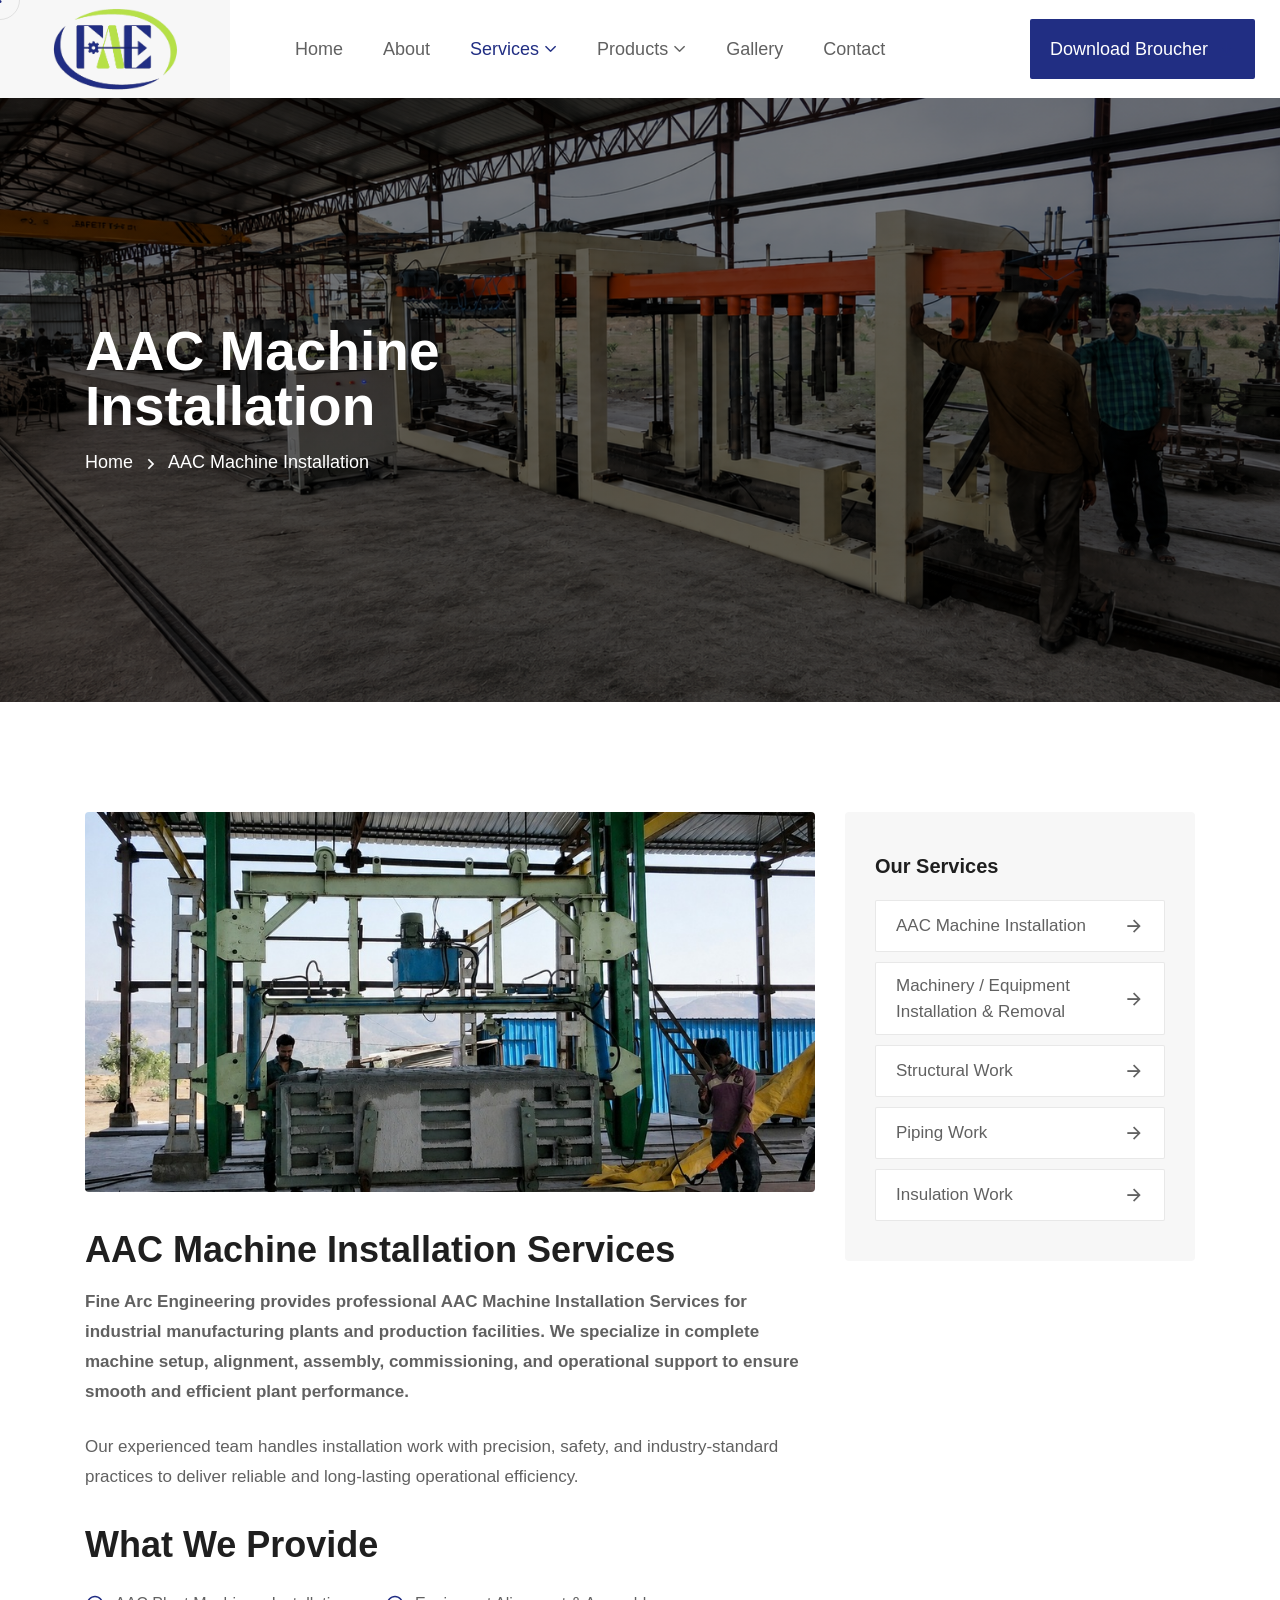
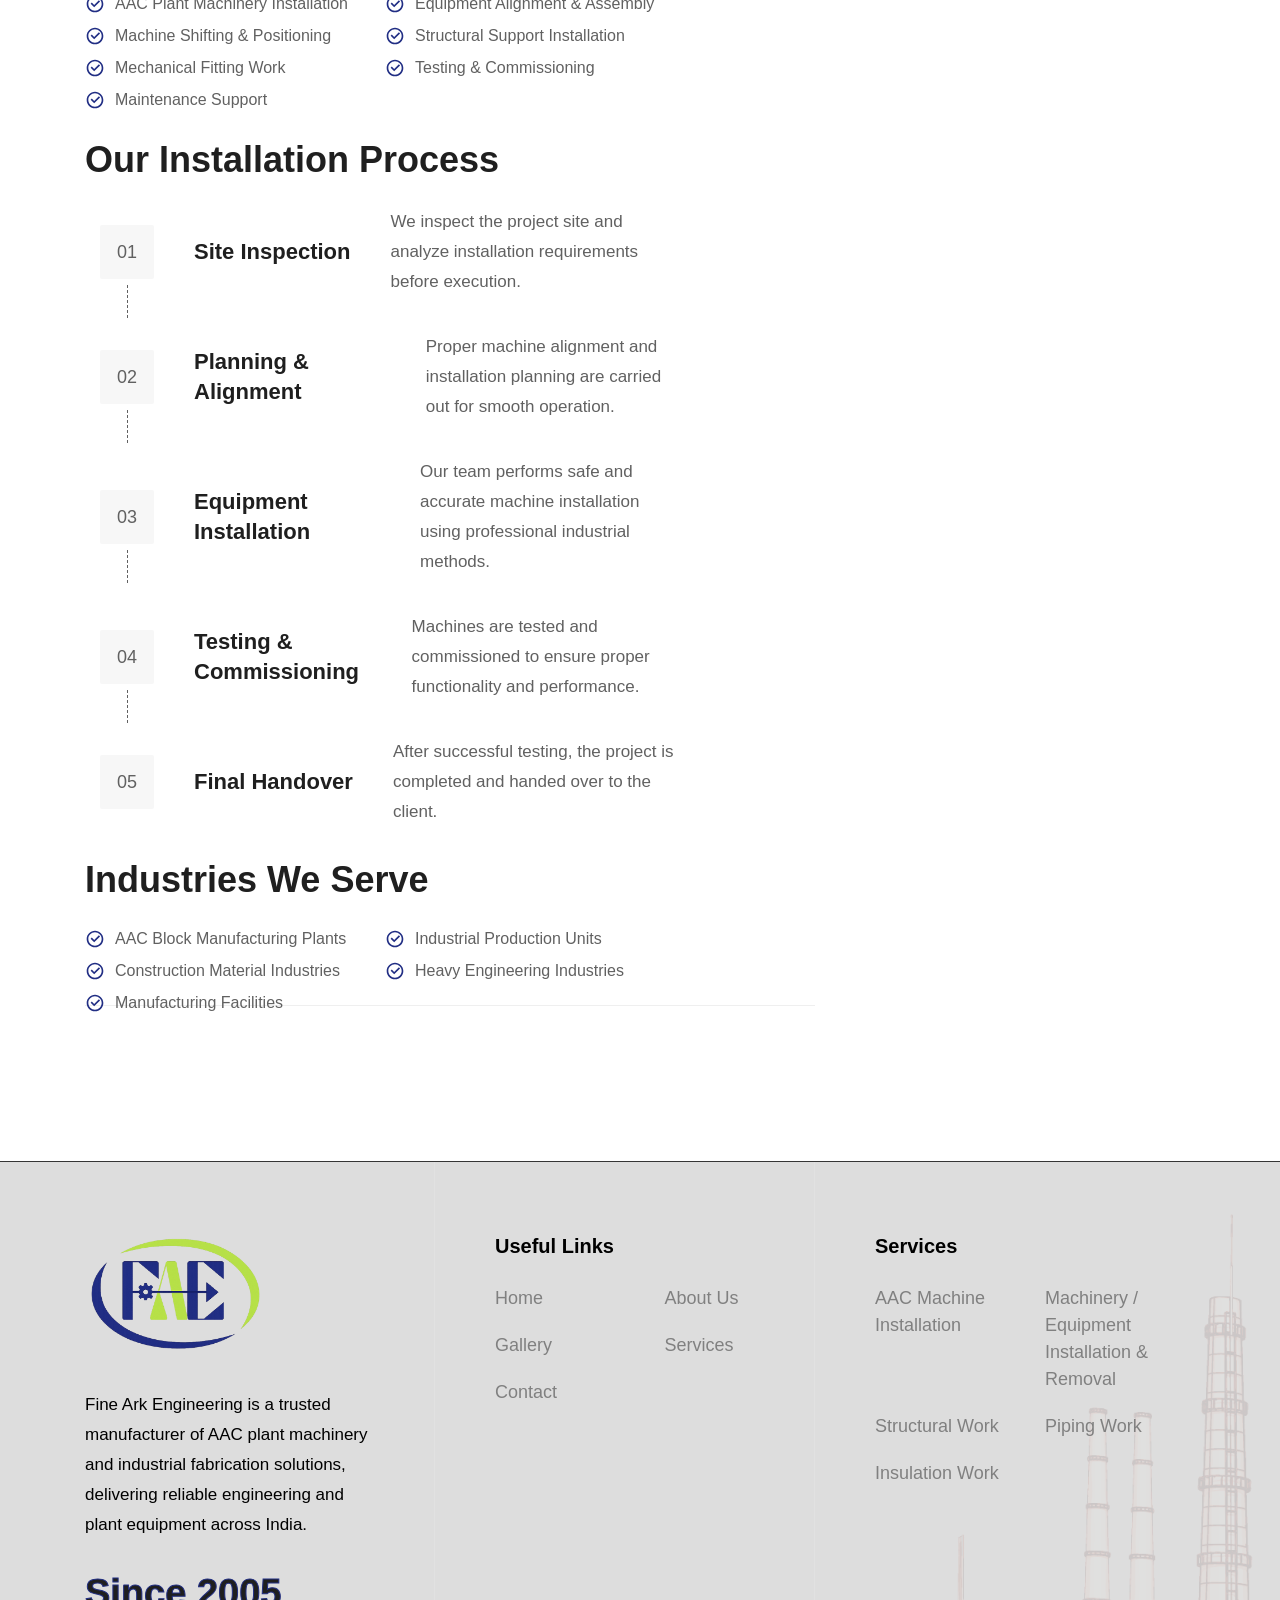
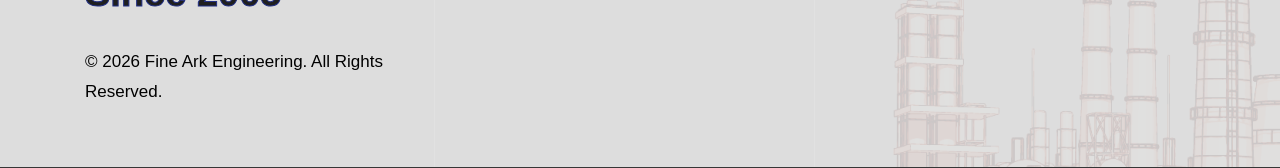
==== aac-installation.html @ b73e5df8 "date update 31-08-2026" ====
<!doctype html>
<html class="no-js" lang="zxx">
  <!-- Mirrored from industrie.rstheme.com/html/about-two.html by HTTrack Website Copier/3.x [XR&CO'2014], Wed, 11 Mar 2026 07:04:34 GMT -->
  <head>
    <meta charset="utf-8" />
    <meta http-equiv="x-ua-compatible" content="ie=edge" />
    <meta name="template-version" content="1.0.7" />
    <title>AAC Machine Installation </title>
    
    <meta name="description" content="" />
    <meta name="viewport" content="width=device-width, initial-scale=1" />
    <!-- Place favicon.ico in the root directory -->
    <link
      rel="shortcut icon"
      type="image/x-icon"
      href="assets/images/logo/FINE-ARC-LOGO.png"
    />
    <!-- CSS here -->
    <link rel="stylesheet" href="assets/css/vendor/bootstrap.min.css" />
    <link rel="stylesheet" href="assets/css/vendor/animate.min.css" />
    <link rel="stylesheet" href="assets/css/plugins/swiper.min.css" />
    <link rel="stylesheet" href="assets/css/plugins/nice-select.css" />
    <link rel="stylesheet" href="assets/css/plugins/nouislider.min.css" />
    <link rel="stylesheet" href="assets/css/vendor/magnific-popup.css" />
    <link rel="stylesheet" href="assets/css/vendor/odometer.min.css" />
    <link rel="stylesheet" href="assets/css/vendor/fontawesome-pro.css" />
    <link rel="stylesheet" href="assets/css/vendor/spacing.css" />
    <link rel="stylesheet" href="assets/css/vendor/remixicon.css" />
    <link rel="stylesheet" href="assets/css/main.css" />
  </head>

  <body class="rs-smoother-yes">
    <!-- cursor start -->
    <div id="rs-mouse">
      <div id="cursor-ball"></div>
    </div>
    <!-- cursor end -->

    <!-- Header area start -->
    <header>
      <div
        class="rs-header-area rs-header-one rs-sticky-header"
        id="rs-sticky-header"
      >
        <div class="container-fluid g-0">
          <div class="rs-header-inner">
            <div class="rs-header-left">
              <div class="rs-header-logo-wrapper">
                <div class="rs-header-logo">
                  <a href="index.html"
                    ><img
                      src="assets/images/logo/FINE-ARC-LOGO.png"
                      height="90px"
                      alt="logo"
                  /></a>
                </div>
              </div>
            </div>
            <div class="rs-header-menu">
              <!-- <div class="rs-theme-social has-transparent has-orange">
                <a href="#"><i class="ri-twitter-x-line"></i></a>
                <a href="#"><i class="ri-facebook-fill"></i></a>
                <a href="#"><i class="ri-linkedin-fill"></i></a>
                <a href="#"><i class="ri-instagram-line"></i></a>
              </div> -->
              <nav id="mobile-menu" class="main-menu">
                <ul class="multipage-menu">
                  <li class="has-mega-menu menu-item">
                    <a href="index.html">Home</a>
                  </li>
                  <!-- about menu -->
                  <li class="menu-item">
                    <a href="about.html">About</a>
                  </li>

             
                  <li class="menu-item-has-children active">
                    <a href="services.html">Services</a>
                    <ul class="submenu last-children">
                                        <li >
                                            <a href="aac-installation.html">AAC Machine Installation</a>
                                        </li>
                                        <li >
                                            <a href="machinery-installation.html ">Machinery / Equipment Installation & Removal</a>
                                           
                                        </li>
                                        <li >
                                            <a href="structural-work.html">Structural Work</a>
                                           
                                        </li>
                                        <li >
                                            <a href="piping-work.html">Piping Work</a>
                                        </li>
                                        <li >
                                            <a href="insulation-work.html">Insulation Work</a>
                                        </li>
                                       
                                    </ul>
                  </li>
 <li class="menu-item-has-children ">
                    <a href="products.html">Products</a>
                    <ul class="submenu last-children">
                      <li class="has-arrow">
                        <a href="javascript:void(0)">AAC Machine</a>
                        <ul class="submenu">
                          <li><a href="#">Autoclave</a></li>
                          <li><a href="#">HVCM</a></li>
                          <li><a href="#">Mould</a></li>
                          <li><a href="#">Base Plate / Trolly</a></li>
                          <li><a href="#">Batching Unit</a></li>
                          <li><a href="#">D-Moulding Machine</a></li>
                          <li><a href="#">Storage</a></li>
                          <li><a href="#">AAC Consultancy</a></li>
                        </ul>
                      </li>
                        <li class="has-arrow">
                        <a href="javascript:void(0)">Pharma & Chemical Plant</a>
                        <ul class="submenu">
                          <li><a href="#">Reactor</a></li>
                          <li><a href="#">Distillation & Column</a></li>
                          <li><a href="#">Condenser</a></li>
                          <li><a href="#">Heat Exchange</a></li>
                          <li><a href="#">Storage Tank</a></li>
                        </ul>
                      </li>
                       <li class="has-arrow">
                        <a href="javascript:void(0)">Sugar Plant</a>
                        <ul class="submenu">
                          <li><a href="#">Boiling House Equipment</a></li>
                          <li><a href="#">Structure</a></li>
                          <li><a href="#">Piping Work</a></li>
                          <li><a href="#">Juice & Molasses Storage Tank</a></li>
                          <li><a href="#">Vacuum Pans</a></li>
                          <li><a href="#">Evaporators </a></li>
                          <li><a href="#">Juice Heater</a></li>
                          <li><a href="#">Crystallizers </a></li>
                        </ul>
                      </li>
                    </ul>
                  </li>
                  <li class="menu-item">
                    <a href="gallery.html">Gallery</a>
                  </li>

                  <li class="menu-item">
                    <a href="contact.html">Contact</a>
                  </li>
                </ul>
              </nav>
            </div>
            <div class="rs-header-right">
              <!-- search area start -->
              <!-- <div class="rs-header-search-wrapper">
                <div class="rs-header-search-icon">
                  <i class="ri-close-fill has-close"></i>
                  <i class="ri-search-line has-search"></i>
                </div>
                <form class="rs-header-search-inner rs-stickys-form" action="#">
                  <div class="rs-header-search">
                    <input type="text" placeholder="Searching..." />
                    <button type="submit">
                      <i class="ri-search-line"></i>
                    </button>
                  </div>
                </form>
              </div> -->
              <!-- search area end -->
              <div class="rs-header-btn">
                <a
                  class="rs-btn has-theme-orange has-icon has-bg"
                  download
                  href="./brochure.pdf"
                  >Download Broucher
                  <span class="icon-box">
                    <svg
                      class="icon-first"
                      xmlns="http://www.w3.org/2000/svg"
                      viewBox="0 0 32 32"
                      fill="currentColor"
                    >
                      <path
                        d="M26,15l-1.41-1.41L17,21.17V2H15v19.17l-7.59-7.58L6,15l10,10L26,15z M5,28h22v2H5V28z"
                      />
                    </svg>

                    <svg
                      class="icon-second"
                      xmlns="http://www.w3.org/2000/svg"
                      viewBox="0 0 32 32"
                      fill="currentColor"
                    >
                      <path
                        d="M26,15l-1.41-1.41L17,21.17V2H15v19.17l-7.59-7.58L6,15l10,10L26,15z M5,28h22v2H5V28z"
                      />
                    </svg>
                  </span>
                </a>
              </div>
              <div class="rs-header-hamburger">
                <div class="sidebar-toggle">
                  <a class="bar-icon" href="javascript:void(0)">
                    <svg
                      xmlns="http://www.w3.org/2000/svg"
                      width="21"
                      height="20"
                      viewBox="0 0 21 20"
                      fill="none"
                    >
                      <path
                        d="M8.55566 11H1.55566C1.29045 11 1.03609 11.1054 0.848557 11.2929C0.661021 11.4804 0.555664 11.7348 0.555664 12V19C0.555664 19.2652 0.661021 19.5196 0.848557 19.7071C1.03609 19.8946 1.29045 20 1.55566 20H8.55566C8.82088 20 9.07523 19.8946 9.26277 19.7071C9.45031 19.5196 9.55566 19.2652 9.55566 19V12C9.55566 11.7348 9.45031 11.4804 9.26277 11.2929C9.07523 11.1054 8.82088 11 8.55566 11ZM7.55566 18H2.55566V13H7.55566V18ZM19.5557 0H12.5557C12.2904 0 12.0361 0.105357 11.8486 0.292893C11.661 0.48043 11.5557 0.734784 11.5557 1V8C11.5557 8.26522 11.661 8.51957 11.8486 8.70711C12.0361 8.89464 12.2904 9 12.5557 9H19.5557C19.8209 9 20.0752 8.89464 20.2628 8.70711C20.4503 8.51957 20.5557 8.26522 20.5557 8V1C20.5557 0.734784 20.4503 0.48043 20.2628 0.292893C20.0752 0.105357 19.8209 0 19.5557 0ZM18.5557 7H13.5557V2H18.5557V7ZM19.5557 11H12.5557C12.2904 11 12.0361 11.1054 11.8486 11.2929C11.661 11.4804 11.5557 11.7348 11.5557 12V19C11.5557 19.2652 11.661 19.5196 11.8486 19.7071C12.0361 19.8946 12.2904 20 12.5557 20H19.5557C19.8209 20 20.0752 19.8946 20.2628 19.7071C20.4503 19.5196 20.5557 19.2652 20.5557 19V12C20.5557 11.7348 20.4503 11.4804 20.2628 11.2929C20.0752 11.1054 19.8209 11 19.5557 11ZM18.5557 18H13.5557V13H18.5557V18ZM8.55566 0H1.55566C1.29045 0 1.03609 0.105357 0.848557 0.292893C0.661021 0.48043 0.555664 0.734784 0.555664 1V8C0.555664 8.26522 0.661021 8.51957 0.848557 8.70711C1.03609 8.89464 1.29045 9 1.55566 9H8.55566C8.82088 9 9.07523 8.89464 9.26277 8.70711C9.45031 8.51957 9.55566 8.26522 9.55566 8V1C9.55566 0.734784 9.45031 0.48043 9.26277 0.292893C9.07523 0.105357 8.82088 0 8.55566 0ZM7.55566 7H2.55566V2H7.55566V7Z"
                        fill="#616161"
                      ></path>
                    </svg>
                  </a>
                </div>
              </div>
            </div>
          </div>
        </div>
      </div>
      <div class="rs-header-area rs-header-one">
        <div class="container-fluid g-0">
          <div class="rs-header-inner">
            <div class="rs-header-left">
              <div class="rs-header-logo-wrapper">
                <div class="rs-header-logo">
                  <a href="index.html"
                    ><img
                      src="assets/images/logo/FINE-ARC-LOGO.png"
                      alt="logo"
                      height="90px"
                  /></a>
                </div>
              </div>
            </div>
            <div class="rs-header-menu">
              <nav id="mobile-menu-two" class="main-menu">
                <ul class="multipage-menu">
                  <li class="has-mega-menu menu-item">
                    <a href="index.html">Home</a>
                  </li>
                 
                  <!-- about menu -->
                  <li class="menu-item">
                    <a href="about.html">About</a>
                  </li>
                  <li class="menu-item-has-children active">
                    <a href="services.html">Services</a>
                    <ul class="submenu last-children">
                                        <li >
                                            <a href="aac-installation.html">AAC Machine Installation</a>
                                        </li>
                                        <li >
                                            <a href="machinery-installation.html ">Machinery / Equipment Installation & Removal</a>
                                           
                                        </li>
                                        <li >
                                            <a href="structural-work.html">Structural Work</a>
                                           
                                        </li>
                                        <li >
                                            <a href="piping-work.html">Piping Work</a>
                                        </li>
                                        <li >
                                            <a href="insulation-work.html">Insulation Work</a>
                                        </li>
                                       
                                    </ul>
                  </li>
                <li class="menu-item-has-children ">
                    <a href="products.html">Products</a>
                    <ul class="submenu last-children">
                      <li class="has-arrow">
                        <a href="javascript:void(0)">AAC Machine</a>
                        <ul class="submenu">
                          <li><a href="#">Autoclave</a></li>
                          <li><a href="#">HVCM</a></li>
                          <li><a href="#">Mould</a></li>
                          <li><a href="#">Base Plate / Trolly</a></li>
                          <li><a href="#">Batching Unit</a></li>
                          <li><a href="#">D-Moulding Machine</a></li>
                          <li><a href="#">Storage</a></li>
                          <li><a href="#">AAC Consultancy</a></li>
                        </ul>
                      </li>
                        <li class="has-arrow">
                        <a href="javascript:void(0)">Pharma & Chemical Plant</a>
                        <ul class="submenu">
                          <li><a href="#">Reactor</a></li>
                          <li><a href="#">Distillation & Column</a></li>
                          <li><a href="#">Condenser</a></li>
                          <li><a href="#">Heat Exchange</a></li>
                          <li><a href="#">Storage Tank</a></li>
                        </ul>
                      </li>
                       <li class="has-arrow">
                        <a href="javascript:void(0)">Sugar Plant</a>
                        <ul class="submenu">
                          <li><a href="#">Boiling House Equipment</a></li>
                          <li><a href="#">Structure</a></li>
                          <li><a href="#">Piping Work</a></li>
                          <li><a href="#">Juice & Molasses Storage Tank</a></li>
                          <li><a href="#">Vacuum Pans</a></li>
                          <li><a href="#">Evaporators </a></li>
                          <li><a href="#">Juice Heater</a></li>
                          <li><a href="#">Crystallizers </a></li>
                        </ul>
                      </li>
                    </ul>
                  </li>
                  <li class="menu-item">
                    <a href="gallery.html">Gallery</a>
                  </li>

                  <li class="menu-item">
                    <a href="contact.html">Contact</a>
                    <!-- <ul class="submenu last-children">
                      <li>
                        <a href="contact.html">Contact 01</a>
                      </li>
                      <li>
                        <a href="contact-two.html">Contact 02</a>
                      </li>
                    </ul> -->
                  </li>
                </ul>
              </nav>
            </div>
            <div class="rs-header-right">
              <!-- search area start -->
              <!-- <div class="rs-header-search-wrapper">
                <div class="rs-header-search-icon">
                  <i class="ri-close-fill has-close"></i>
                  <i class="ri-search-line has-search"></i>
                </div>
                <form class="rs-header-search-inner rs-stickys-form" action="#">
                  <div class="rs-header-search">
                    <input type="text" placeholder="Searching..." />
                    <button type="submit">
                      <i class="ri-search-line"></i>
                    </button>
                  </div>
                </form>
              </div> -->
              <!-- search area end -->
              <div class="rs-header-btn">
                <a
                  class="rs-btn has-theme-orange has-icon has-bg"
                  href="./brochure.pdf"
                  download
                  >Download Broucher
                  <span class="icon-box">
                    <svg
                      class="icon-first"
                      xmlns="http://www.w3.org/2000/svg"
                      viewBox="0 0 32 32"
                      fill="currentColor"
                    >
                      <path
                        d="M26,15l-1.41-1.41L17,21.17V2H15v19.17l-7.59-7.58L6,15l10,10L26,15z M5,28h22v2H5V28z"
                      />
                    </svg>

                    <svg
                      class="icon-second"
                      xmlns="http://www.w3.org/2000/svg"
                      viewBox="0 0 32 32"
                      fill="currentColor"
                    >
                      <path
                        d="M26,15l-1.41-1.41L17,21.17V2H15v19.17l-7.59-7.58L6,15l10,10L26,15z M5,28h22v2H5V28z"
                      />
                    </svg>
                  </span>
                </a>
              </div>
              <div class="rs-header-hamburger">
                <div class="sidebar-toggle">
                  <a class="bar-icon" href="javascript:void(0)">
                    <svg
                      xmlns="http://www.w3.org/2000/svg"
                      width="21"
                      height="20"
                      viewBox="0 0 21 20"
                      fill="none"
                    >
                      <path
                        d="M8.55566 11H1.55566C1.29045 11 1.03609 11.1054 0.848557 11.2929C0.661021 11.4804 0.555664 11.7348 0.555664 12V19C0.555664 19.2652 0.661021 19.5196 0.848557 19.7071C1.03609 19.8946 1.29045 20 1.55566 20H8.55566C8.82088 20 9.07523 19.8946 9.26277 19.7071C9.45031 19.5196 9.55566 19.2652 9.55566 19V12C9.55566 11.7348 9.45031 11.4804 9.26277 11.2929C9.07523 11.1054 8.82088 11 8.55566 11ZM7.55566 18H2.55566V13H7.55566V18ZM19.5557 0H12.5557C12.2904 0 12.0361 0.105357 11.8486 0.292893C11.661 0.48043 11.5557 0.734784 11.5557 1V8C11.5557 8.26522 11.661 8.51957 11.8486 8.70711C12.0361 8.89464 12.2904 9 12.5557 9H19.5557C19.8209 9 20.0752 8.89464 20.2628 8.70711C20.4503 8.51957 20.5557 8.26522 20.5557 8V1C20.5557 0.734784 20.4503 0.48043 20.2628 0.292893C20.0752 0.105357 19.8209 0 19.5557 0ZM18.5557 7H13.5557V2H18.5557V7ZM19.5557 11H12.5557C12.2904 11 12.0361 11.1054 11.8486 11.2929C11.661 11.4804 11.5557 11.7348 11.5557 12V19C11.5557 19.2652 11.661 19.5196 11.8486 19.7071C12.0361 19.8946 12.2904 20 12.5557 20H19.5557C19.8209 20 20.0752 19.8946 20.2628 19.7071C20.4503 19.5196 20.5557 19.2652 20.5557 19V12C20.5557 11.7348 20.4503 11.4804 20.2628 11.2929C20.0752 11.1054 19.8209 11 19.5557 11ZM18.5557 18H13.5557V13H18.5557V18ZM8.55566 0H1.55566C1.29045 0 1.03609 0.105357 0.848557 0.292893C0.661021 0.48043 0.555664 0.734784 0.555664 1V8C0.555664 8.26522 0.661021 8.51957 0.848557 8.70711C1.03609 8.89464 1.29045 9 1.55566 9H8.55566C8.82088 9 9.07523 8.89464 9.26277 8.70711C9.45031 8.51957 9.55566 8.26522 9.55566 8V1C9.55566 0.734784 9.45031 0.48043 9.26277 0.292893C9.07523 0.105357 8.82088 0 8.55566 0ZM7.55566 7H2.55566V2H7.55566V7Z"
                        fill="#616161"
                      ></path>
                    </svg>
                  </a>
                </div>
              </div>
            </div>
          </div>
        </div>
      </div>
    </header>
    <!-- Header area end -->

   <!-- Offcanvas area start -->
    <div class="fix">
      <div class="offcanvas-area" data-lenis-prevent>
        <div class="offcanvas-wrapper">
          <div class="offcanvas-content">
            <div
              class="offcanvas-top d-flex justify-content-between align-items-center mb-20"
            >
              <div class="offcanvas-logo">
                <a class="logo-black" href="index.html"
                  ><img
                    src="assets/images/logo/FINE-ARC-LOGO.png"
                    alt="logo"
                    height="100px"
                /></a>
              </div>
              <div class="offcanvas-close">
                <button class="offcanvas-close-icon animation--flip">
                  <span class="offcanvas-m-lines">
                    <span class="offcanvas-m-line line--1"></span
                    ><span class="offcanvas-m-line line--2"></span
                    ><span class="offcanvas-m-line line--3"></span>
                  </span>
                </button>
              </div>
            </div>
            <div class="offcanvas-about mb-30 d-none d-sm-block">
              <p>
                Fine Ark Engineering is a trusted manufacturer of AAC block
                plant machinery and industrial fabrication solutions, delivering
                high-quality equipment, engineering services, and customized
                plant solutions across India.
              </p>
            </div>
            <div class="offcanvas-gallery d-none d-sm-block">
              <div class="offcanvas-gallery-thumb-wrapper">
                <div class="offcanvas-popup-thumb">
                  <a
                    class="popup-image"
                    href="assets/images/gallery/gallery-thumb-01.png"
                  >
                    <img
                      src="assets/images/gallery/gallery-thumb-01.png"
                      alt="image"
                    />
                  </a>
                </div>
                <div class="offcanvas-popup-thumb">
                  <a
                    class="popup-image"
                    href="assets/images/gallery/gallery-thumb-02.png"
                  >
                    <img
                      src="assets/images/gallery/gallery-thumb-02.png"
                      alt="image"
                    />
                  </a>
                </div>
                <div class="offcanvas-popup-thumb">
                  <a
                    class="popup-image"
                    href="assets/images/gallery/gallery-thumb-03.png"
                  >
                    <img
                      src="assets/images/gallery/gallery-thumb-03.png"
                      alt="image"
                    />
                  </a>
                </div>
                <div class="offcanvas-popup-thumb">
                  <a
                    class="popup-image"
                    href="assets/images/gallery/gallery-thumb-04.png"
                  >
                    <img
                      src="assets/images/gallery/gallery-thumb-04.png"
                      alt="image"
                    />
                  </a>
                </div>
                <div class="offcanvas-popup-thumb">
                  <a
                    class="popup-image"
                    href="assets/images/gallery/gallery-thumb-05.png"
                  >
                    <img
                      src="assets/images/gallery/gallery-thumb-05.png"
                      alt="image"
                    />
                  </a>
                </div>
                <div class="offcanvas-popup-thumb">
                  <a
                    class="popup-image"
                    href="assets/images/gallery/gallery-thumb-01.png"
                  >
                    <img
                      src="assets/images/gallery/gallery-thumb-01.png"
                      alt="image"
                    />
                  </a>
                </div>
              </div>
            </div>
            <div class="mobile-menu">
              <div class="rs-offcanvas-menu mb-25">
                <nav></nav>
              </div>
            </div>
            <div class="offcanvas-contact mb-30">
              <h4 class="offcanvas-title-meta">Contact Info</h4>
              <ul>
                <li class="d-flex align-items-center gap-15">
                  <div class="offcanvas-contact-icon">
                    <svg
                      xmlns="http://www.w3.org/2000/svg"
                      width="14"
                      height="18"
                      viewBox="0 0 14 18"
                      fill="none"
                    >
                      <path
                        d="M11.8768 9.68475C11.3059 10.835 10.5331 11.9818 9.74128 13.0109C8.95198 14.0368 8.15999 14.9249 7.5643 15.5572C7.48514 15.6412 7.40956 15.7206 7.33802 15.7951C7.26648 15.7206 7.1909 15.6412 7.11174 15.5572C6.51605 14.9249 5.72406 14.0368 4.93476 13.0109C4.14299 11.9818 3.37019 10.835 2.79925 9.68475C2.22242 8.52266 1.89032 7.43373 1.89032 6.5C1.89032 3.50846 4.32934 1.08333 7.33802 1.08333C10.3467 1.08333 12.7857 3.50846 12.7857 6.5C12.7857 7.43373 12.4536 8.52266 11.8768 9.68475ZM7.33802 17.3333C7.33802 17.3333 13.8753 11.1732 13.8753 6.5C13.8753 2.91015 10.9484 0 7.33802 0C3.7276 0 0.800781 2.91015 0.800781 6.5C0.800781 11.1732 7.33802 17.3333 7.33802 17.3333Z"
                        fill="#6D6D6D"
                      ></path>
                      <path
                        d="M7.33802 8.66667C6.13455 8.66667 5.15894 7.69662 5.15894 6.5C5.15894 5.30338 6.13455 4.33333 7.33802 4.33333C8.54149 4.33333 9.5171 5.30338 9.5171 6.5C9.5171 7.69662 8.54149 8.66667 7.33802 8.66667ZM7.33802 9.75C9.14323 9.75 10.6066 8.29492 10.6066 6.5C10.6066 4.70507 9.14323 3.25 7.33802 3.25C5.53281 3.25 4.0694 4.70507 4.0694 6.5C4.0694 8.29492 5.53281 9.75 7.33802 9.75Z"
                        fill="#6D6D6D"
                      ></path>
                    </svg>
                  </div>
                  <div class="offcanvas-contact-text">
                    <a href="#">
                      M86/2, MIDC, Ahmednagar – 414111,<br />
                      Maharashtra, India
                    </a>
                  </div>
                </li>
                <li class="d-flex align-items-center gap-15">
                  <div class="offcanvas-contact-icon">
                    <svg
                      xmlns="http://www.w3.org/2000/svg"
                      width="16"
                      height="16"
                      viewBox="0 0 16 16"
                      fill="none"
                    >
                      <path
                        d="M3.65387 1.32849C3.40343 1.00649 2.92745 0.976861 2.639 1.26531L1.60508 2.29923C1.1216 2.78271 0.94387 3.46766 1.1551 4.06847C2.00338 6.48124 3.39215 8.74671 5.32272 10.6773C7.25329 12.6078 9.51876 13.9966 11.9315 14.8449C12.5323 15.0561 13.2173 14.8784 13.7008 14.3949L14.7347 13.361C15.0231 13.0726 14.9935 12.5966 14.6715 12.3461L12.3653 10.5524C12.2008 10.4245 11.9866 10.3793 11.7845 10.4298L9.59541 10.9771C9.00082 11.1257 8.37183 10.9515 7.93845 10.5181L5.48187 8.06155C5.04849 7.62817 4.87427 6.99919 5.02292 6.40459L5.57019 4.21553C5.62073 4.01336 5.57552 3.79918 5.44758 3.63468L3.65387 1.32849ZM1.88477 0.511076C2.62689 -0.231039 3.8515 -0.154797 4.49583 0.673634L6.28954 2.97983C6.6187 3.40304 6.73502 3.95409 6.60498 4.47423L6.05772 6.66329C5.99994 6.8944 6.06766 7.13888 6.2361 7.30732L8.69268 9.7639C8.86113 9.93235 9.1056 10.0001 9.33671 9.94229L11.5258 9.39502C12.0459 9.26499 12.597 9.3813 13.0202 9.71047L15.3264 11.5042C16.1548 12.1485 16.231 13.3731 15.4889 14.1152L14.455 15.1492C13.7153 15.8889 12.6089 16.2137 11.5778 15.8512C9.01754 14.9511 6.61438 13.4774 4.56849 11.4315C2.5226 9.38562 1.04895 6.98246 0.148838 4.42225C-0.213682 3.39112 0.11113 2.28472 0.85085 1.545L1.88477 0.511076Z"
                        fill="#6D6D6D"
                      ></path>
                      <path
                        d="M11 0.5C11 0.223858 11.2239 0 11.5 0H15.5C15.7761 0 16 0.223858 16 0.5V4.5C16 4.77614 15.7761 5 15.5 5C15.2239 5 15 4.77614 15 4.5V1.70711L10.8536 5.85355C10.6583 6.04882 10.3417 6.04882 10.1464 5.85355C9.95118 5.65829 9.95118 5.34171 10.1464 5.14645L14.2929 1H11.5C11.2239 1 11 0.776142 11 0.5Z"
                        fill="#6D6D6D"
                      ></path>
                    </svg>
                  </div>
                  <div class="offcanvas-contact-text">
                    <a href="tel:+919130792573">+91 9130792573</a>
                  </div>
                </li>
                <li class="d-flex align-items-center gap-15">
                  <div class="offcanvas-contact-icon">
                    <svg
                      xmlns="http://www.w3.org/2000/svg"
                      width="16"
                      height="16"
                      viewBox="0 0 16 16"
                      fill="none"
                    >
                      <path
                        d="M2 2C0.895431 2 0 2.89543 0 4V12L2.58386e-05 12.0103C0.00555998 13.1101 0.898859 14 2 14H7.5C7.77614 14 8 13.7761 8 13.5C8 13.2239 7.77614 13 7.5 13H2C1.53715 13 1.14774 12.6855 1.03376 12.2586L6.67417 8.7876L8 9.5831L15 5.3831V8.5C15 8.77614 15.2239 9 15.5 9C15.7761 9 16 8.77614 16 8.5V4C16 2.89543 15.1046 2 14 2H2ZM5.70808 8.20794L1 11.1052V5.3831L5.70808 8.20794ZM1 4.2169V4C1 3.44772 1.44772 3 2 3H14C14.5523 3 15 3.44772 15 4V4.2169L8 8.4169L1 4.2169Z"
                        fill="#6D6D6D"
                      ></path>
                      <path
                        d="M14.2467 14.2686C15.2567 14.2686 15.8339 13.4116 15.8339 12.2442V12.0344C15.8339 10.4297 14.6402 9 12.5197 9H12.4847C10.421 9 9 10.3598 9 12.4322V12.6465C9 14.8195 10.4385 16 12.3579 16H12.4016C12.9963 16 13.4204 15.9257 13.639 15.8251V15.0949C13.3941 15.2042 12.9656 15.2742 12.4585 15.2742H12.4147C11.0812 15.2742 9.84385 14.4872 9.84385 12.6202V12.4628C9.84385 10.8057 10.9019 9.73891 12.4847 9.73891H12.524C14.0587 9.73891 15.0075 10.7883 15.0075 12.065V12.183C15.0075 13.158 14.6839 13.5734 14.3691 13.5734C14.1374 13.5734 13.9582 13.4247 13.9582 13.1537V10.9631H13.0531V11.5315H13.0225C12.9394 11.2342 12.6552 10.9019 12.0693 10.9019C11.2911 10.9019 10.8101 11.4572 10.8101 12.3011V12.8301C10.8101 13.722 11.2998 14.2642 12.0693 14.2642C12.5415 14.2642 12.9656 14.0369 13.0837 13.6215H13.1274C13.2455 14.0412 13.7439 14.2686 14.2467 14.2686ZM11.7939 12.6814V12.4541C11.7939 11.9076 12.0212 11.6627 12.3666 11.6627C12.664 11.6627 12.9394 11.8551 12.9394 12.371V12.7383C12.9394 13.3111 12.6858 13.4816 12.3754 13.4816C12.0212 13.4816 11.7939 13.2673 11.7939 12.6814Z"
                        fill="#6D6D6D"
                      ></path>
                    </svg>
                  </div>
                  <div class="offcanvas-contact-text">
                    <a href="mailto:finearceng@gmail.com"
                      >finearceng@gmail.com</a
                    >
                  </div>
                </li>
              </ul>
            </div>
            <div class="offcanvas-social">
              <h4 class="offcanvas-title-meta">Subscribe & Follow</h4>
              <ul>
                <li>
                  <a href="#"><i class="fab fa-facebook-f"></i></a>
                </li>
                <li>
                  <a href="#"><i class="fab fa-twitter"></i></a>
                </li>
                <li>
                  <a href="#"><i class="fab fa-youtube"></i></a>
                </li>
                <li>
                  <a href="#"><i class="fab fa-linkedin"></i></a>
                </li>
              </ul>
            </div>
          </div>
        </div>
      </div>
    </div>
    <div class="offcanvas-overlay"></div>
    <div class="offcanvas-overlay-white"></div>
    <!-- Offcanvas area start -->

    <main>
        <section class="rs-breadcrumb-area rs-breadcrumb-one p-relative" style="background:  linear-gradient(rgba(0, 0, 0, 0.5), rgba(0, 0, 0, 0.5));">
        <div class="rs-breadcrumb-bg" data-background="assets/images/bg/aac-installation-breacrumb-1.png" ></div>
        <div class="container">
          <div class="row">
            <div class="col-xxl-6 col-xl-8 col-lg-8">
              <div class="rs-breadcrumb-content-wrapper">
                <div class="rs-breadcrumb-title-wrapper">
                  <h1 class="rs-breadcrumb-title">AAC Machine<br> Installation</h1>
                </div>
                <div class="rs-breadcrumb-menu">
                  <nav>
                    <ul>
                      <li>
                        <span><a href="index.html">Home</a></span>
                      </li>
                      <li><span>AAC Machine Installation  </span></li>
                    </ul>
                  </nav>
                </div>
              </div>
            </div>
          </div>
        </div>
      </section>

      <!-- 
      
      -->
      <section class="rs-services-area section-space ">
            <div class="container">
                <div class="row g-5">
                    <div class="col-xl-8 col-lg-8">
                        <div class="rs-services-details-wrapper">
                            <div class="rs-services-details-thumb">
                                <img src="assets/images/services/details/aac-installation-details.png" alt="image">
                            </div>
                            <h3 class="rs-services-details-title">AAC Machine Installation Services</h3>
                            <p class="mb-25 mt-15"><strong>Fine Arc Engineering provides professional AAC Machine Installation Services for industrial manufacturing plants and production facilities. We specialize in complete machine setup, alignment, assembly, commissioning, and operational support to ensure smooth and efficient plant performance.</strong></p>
                            <p>Our experienced team handles installation work with precision, safety, and industry-standard practices to deliver reliable and long-lasting operational efficiency.</p>
                            <h3 class="rs-services-details-title mb-25 mt-15">What We Provide</h3>
                            <!-- <p class="mt-20 mb-20">Demoralized voluptatum deleniti atque corrupti dolores quas molestias
                                excepturi sint occaecati.</p> -->






                            <div class="rs-services-details-feature-list mb-25">
                                <div class="rs-list-item has-theme-orange">
                                    <ul>
                                        <li>
                                            <svg xmlns="http://www.w3.org/2000/svg" viewBox="0 0 24 24" fill="currentColor">
                                                <path d="M12 22C6.47715 22 2 17.5228 2 12C2 6.47715 6.47715 2 12 2C17.5228 2 22 6.47715 22 12C22 17.5228 17.5228 22 12 22ZM12 20C16.4183 20 20 16.4183 20 12C20 7.58172 16.4183 4 12 4C7.58172 4 4 7.58172 4 12C4 16.4183 7.58172 20 12 20ZM11.0026 16L6.75999 11.7574L8.17421 10.3431L11.0026 13.1716L16.6595 7.51472L18.0737 8.92893L11.0026 16Z">
                                                </path>
                                            </svg>
                                            AAC Plant Machinery Installation
                                        </li>
                                        <li>
                                            <svg xmlns="http://www.w3.org/2000/svg" viewBox="0 0 24 24" fill="currentColor">
                                                <path d="M12 22C6.47715 22 2 17.5228 2 12C2 6.47715 6.47715 2 12 2C17.5228 2 22 6.47715 22 12C22 17.5228 17.5228 22 12 22ZM12 20C16.4183 20 20 16.4183 20 12C20 7.58172 16.4183 4 12 4C7.58172 4 4 7.58172 4 12C4 16.4183 7.58172 20 12 20ZM11.0026 16L6.75999 11.7574L8.17421 10.3431L11.0026 13.1716L16.6595 7.51472L18.0737 8.92893L11.0026 16Z">
                                                </path>
                                            </svg>
                                           Equipment Alignment & Assembly
                                        </li>
                                        <li>
                                            <svg xmlns="http://www.w3.org/2000/svg" viewBox="0 0 24 24" fill="currentColor">
                                                <path d="M12 22C6.47715 22 2 17.5228 2 12C2 6.47715 6.47715 2 12 2C17.5228 2 22 6.47715 22 12C22 17.5228 17.5228 22 12 22ZM12 20C16.4183 20 20 16.4183 20 12C20 7.58172 16.4183 4 12 4C7.58172 4 4 7.58172 4 12C4 16.4183 7.58172 20 12 20ZM11.0026 16L6.75999 11.7574L8.17421 10.3431L11.0026 13.1716L16.6595 7.51472L18.0737 8.92893L11.0026 16Z">
                                                </path>
                                            </svg>
                                            Machine Shifting & Positioning
                                        </li>
                                        <li>
                                            <svg xmlns="http://www.w3.org/2000/svg" viewBox="0 0 24 24" fill="currentColor">
                                                <path d="M12 22C6.47715 22 2 17.5228 2 12C2 6.47715 6.47715 2 12 2C17.5228 2 22 6.47715 22 12C22 17.5228 17.5228 22 12 22ZM12 20C16.4183 20 20 16.4183 20 12C20 7.58172 16.4183 4 12 4C7.58172 4 4 7.58172 4 12C4 16.4183 7.58172 20 12 20ZM11.0026 16L6.75999 11.7574L8.17421 10.3431L11.0026 13.1716L16.6595 7.51472L18.0737 8.92893L11.0026 16Z">
                                                </path>
                                            </svg>
                                            Structural Support Installation
                                        </li>
                                        <li>
                                            <svg xmlns="http://www.w3.org/2000/svg" viewBox="0 0 24 24" fill="currentColor">
                                                <path d="M12 22C6.47715 22 2 17.5228 2 12C2 6.47715 6.47715 2 12 2C17.5228 2 22 6.47715 22 12C22 17.5228 17.5228 22 12 22ZM12 20C16.4183 20 20 16.4183 20 12C20 7.58172 16.4183 4 12 4C7.58172 4 4 7.58172 4 12C4 16.4183 7.58172 20 12 20ZM11.0026 16L6.75999 11.7574L8.17421 10.3431L11.0026 13.1716L16.6595 7.51472L18.0737 8.92893L11.0026 16Z">
                                                </path>
                                            </svg>
                                            Mechanical Fitting Work
                                        </li>
                                        <li>
                                            <svg xmlns="http://www.w3.org/2000/svg" viewBox="0 0 24 24" fill="currentColor">
                                                <path d="M12 22C6.47715 22 2 17.5228 2 12C2 6.47715 6.47715 2 12 2C17.5228 2 22 6.47715 22 12C22 17.5228 17.5228 22 12 22ZM12 20C16.4183 20 20 16.4183 20 12C20 7.58172 16.4183 4 12 4C7.58172 4 4 7.58172 4 12C4 16.4183 7.58172 20 12 20ZM11.0026 16L6.75999 11.7574L8.17421 10.3431L11.0026 13.1716L16.6595 7.51472L18.0737 8.92893L11.0026 16Z">
                                                </path>
                                            </svg>
                                            Testing & Commissioning
                                        </li>
                                        <li>
                                            <svg xmlns="http://www.w3.org/2000/svg" viewBox="0 0 24 24" fill="currentColor">
                                                <path d="M12 22C6.47715 22 2 17.5228 2 12C2 6.47715 6.47715 2 12 2C17.5228 2 22 6.47715 22 12C22 17.5228 17.5228 22 12 22ZM12 20C16.4183 20 20 16.4183 20 12C20 7.58172 16.4183 4 12 4C7.58172 4 4 7.58172 4 12C4 16.4183 7.58172 20 12 20ZM11.0026 16L6.75999 11.7574L8.17421 10.3431L11.0026 13.1716L16.6595 7.51472L18.0737 8.92893L11.0026 16Z">
                                                </path>
                                            </svg>
                                            Maintenance Support
                                        </li>
                                    </ul>
                                </div>
                            </div>
                            
                            <!-- <div class="rs-services-details-video rs-video-one">
                                <div class="rs-video-bg-thumb" data-background="assets/images/bg/video-bg-06.png" style="background-image: url(&quot;assets/images/bg/video-bg-06.png&quot;);">
                                </div>
                                <div class="container">
                                    <div class="row justify-content-center">
                                        <div class="col-xl-7 col-lg-8 col-md-10">
                                            <div class="rs-video-content text-center">
                                                <div class="rs-video-play-btn">
                                                    <a href="https://www.youtube.com/watch?v=go7QYaQR494" class="rs-play-btn popup-video"><i class="fa-duotone fa-play"></i></a>
                                                </div>
                                            </div>
                                        </div>
                                    </div>
                                </div>
                            </div> -->
                         

                            <h3 class="rs-services-details-title mb-25 mt-15">Our Installation Process</h3>
<section class="rs-elements-work-process-area  rs-work-step-two has-theme-orange-two mb-30">
            <div class="container">
               
                <div class="row">
                    <div class="col-xl-10 col-lg-10">
                        <div class="rs-work-process-content-wrapper">
                            <div class="rs-work-step-wrapper">
                                <div class="rs-work-step-item wow fadeInUp" data-wow-delay=".3s" data-wow-duration="1s" style="visibility: visible; animation-duration: 1s; animation-delay: 0.3s; animation-name: fadeInUp;">
                                    <span class="rs-work-step-number">01</span>
                                    <h5 class="rs-work-step-title">Site Inspection</h5>
                                     <div class="rs-work-step-descrip">
                                        <p>We inspect the project site and analyze installation requirements before execution.</p>
                                    </div>
                                </div>
                                <div class="rs-work-step-item wow fadeInUp" data-wow-delay=".5s" data-wow-duration="1s" style="visibility: visible; animation-duration: 1s; animation-delay: 0.5s; animation-name: fadeInUp;">
                                    <span class="rs-work-step-number">02</span>
                                    <h5 class="rs-work-step-title">Planning & Alignment</h5>
                                    <div class="rs-work-step-descrip">
                                        <p>Proper machine alignment and installation planning are carried out for smooth operation.</p>
                                    </div>
                                </div>
                                <div class="rs-work-step-item wow fadeInUp" data-wow-delay=".7s" data-wow-duration="1s" style="visibility: visible; animation-duration: 1s; animation-delay: 0.7s; animation-name: fadeInUp;">
                                    <span class="rs-work-step-number">03</span>
                                    <h5 class="rs-work-step-title">Equipment Installation</h5>
                                    <div class="rs-work-step-descrip">
                                        <p>Our team performs safe and accurate machine installation using professional industrial methods.</p>
                                    </div>
                                </div>
                                <div class="rs-work-step-item wow fadeInUp" data-wow-delay=".9s" data-wow-duration="1s" style="visibility: visible; animation-duration: 1s; animation-delay: 0.9s; animation-name: fadeInUp;">
                                    <span class="rs-work-step-number">04</span>
                                    <h5 class="rs-work-step-title">Testing & Commissioning</h5>
                                    <div class="rs-work-step-descrip">
                                        <p>Machines are tested and commissioned to ensure proper functionality and performance.</p>
                                    </div>
                                </div>
                                <div class="rs-work-step-item wow fadeInUp" data-wow-delay=".9s" data-wow-duration="1s" style="visibility: visible; animation-duration: 1s; animation-delay: 0.9s; animation-name: fadeInUp;">
                                    <span class="rs-work-step-number">05</span>
                                    <h5 class="rs-work-step-title">Final Handover</h5>
                                    <div class="rs-work-step-descrip">
                                        <p>After successful testing, the project is completed and handed over to the client.</p>
                                    </div>
                                </div>
                            </div>
                        </div>
                    </div>
                </div>
            </div>
        </section>                            

           <h3 class="rs-services-details-title mt-15 mb-25">Industries We Serve</h3>
                            <div class="rs-services-details-feature-list mb-25">
                                <div class="rs-list-item has-theme-orange">
                                    <ul>
                                        <li>
                                            <svg xmlns="http://www.w3.org/2000/svg" viewBox="0 0 24 24" fill="currentColor">
                                                <path d="M12 22C6.47715 22 2 17.5228 2 12C2 6.47715 6.47715 2 12 2C17.5228 2 22 6.47715 22 12C22 17.5228 17.5228 22 12 22ZM12 20C16.4183 20 20 16.4183 20 12C20 7.58172 16.4183 4 12 4C7.58172 4 4 7.58172 4 12C4 16.4183 7.58172 20 12 20ZM11.0026 16L6.75999 11.7574L8.17421 10.3431L11.0026 13.1716L16.6595 7.51472L18.0737 8.92893L11.0026 16Z">
                                                </path>
                                            </svg>
                                           AAC Block Manufacturing Plants
                                        </li>
                                        <li>
                                            <svg xmlns="http://www.w3.org/2000/svg" viewBox="0 0 24 24" fill="currentColor">
                                                <path d="M12 22C6.47715 22 2 17.5228 2 12C2 6.47715 6.47715 2 12 2C17.5228 2 22 6.47715 22 12C22 17.5228 17.5228 22 12 22ZM12 20C16.4183 20 20 16.4183 20 12C20 7.58172 16.4183 4 12 4C7.58172 4 4 7.58172 4 12C4 16.4183 7.58172 20 12 20ZM11.0026 16L6.75999 11.7574L8.17421 10.3431L11.0026 13.1716L16.6595 7.51472L18.0737 8.92893L11.0026 16Z">
                                                </path>
                                            </svg>
                                        Industrial Production Units
                                        </li>
                                        <li>
                                            <svg xmlns="http://www.w3.org/2000/svg" viewBox="0 0 24 24" fill="currentColor">
                                                <path d="M12 22C6.47715 22 2 17.5228 2 12C2 6.47715 6.47715 2 12 2C17.5228 2 22 6.47715 22 12C22 17.5228 17.5228 22 12 22ZM12 20C16.4183 20 20 16.4183 20 12C20 7.58172 16.4183 4 12 4C7.58172 4 4 7.58172 4 12C4 16.4183 7.58172 20 12 20ZM11.0026 16L6.75999 11.7574L8.17421 10.3431L11.0026 13.1716L16.6595 7.51472L18.0737 8.92893L11.0026 16Z">
                                                </path>
                                            </svg>
                                            Construction Material Industries
                                        </li>
                                        <li>
                                            <svg xmlns="http://www.w3.org/2000/svg" viewBox="0 0 24 24" fill="currentColor">
                                                <path d="M12 22C6.47715 22 2 17.5228 2 12C2 6.47715 6.47715 2 12 2C17.5228 2 22 6.47715 22 12C22 17.5228 17.5228 22 12 22ZM12 20C16.4183 20 20 16.4183 20 12C20 7.58172 16.4183 4 12 4C7.58172 4 4 7.58172 4 12C4 16.4183 7.58172 20 12 20ZM11.0026 16L6.75999 11.7574L8.17421 10.3431L11.0026 13.1716L16.6595 7.51472L18.0737 8.92893L11.0026 16Z">
                                                </path>
                                            </svg>
                                          Heavy Engineering Industries
                                        </li>
                                        <li>
                                            <svg xmlns="http://www.w3.org/2000/svg" viewBox="0 0 24 24" fill="currentColor">
                                                <path d="M12 22C6.47715 22 2 17.5228 2 12C2 6.47715 6.47715 2 12 2C17.5228 2 22 6.47715 22 12C22 17.5228 17.5228 22 12 22ZM12 20C16.4183 20 20 16.4183 20 12C20 7.58172 16.4183 4 12 4C7.58172 4 4 7.58172 4 12C4 16.4183 7.58172 20 12 20ZM11.0026 16L6.75999 11.7574L8.17421 10.3431L11.0026 13.1716L16.6595 7.51472L18.0737 8.92893L11.0026 16Z">
                                                </path>
                                            </svg>
                                         Manufacturing Facilities
                                        </li>
                                      
                                </div>
                            </div>

                            <div class="has-border-line"></div>
                            
                      
                           
                        </div>
                    </div>
                    <div class="col-xl-4 col-lg-4">
                        <div class="rs-sidebar-wrapper rs-sidebar-sticky">
                            <div class="sidebar-widget widget-categories-two has-content-none mb-30">
                                <h5 class="mb-25 sidebar-widget-title">Our Services</h5>
                                <ul>
                                    <li>
                                        <a href="aac-installation.html">
                                            AAC Machine Installation
                                            <i class="ri-arrow-right-line"></i></a>
                                    </li>
                                    <li>
                                        <a href="machinery-installation.html">
                                            Machinery / Equipment Installation & Removal
                                            <i class="ri-arrow-right-line"></i></a>
                                    </li>
                                    <li>
                                        <a href="structural-work.html">
                                            Structural Work
                                            <i class="ri-arrow-right-line"></i></a>
                                    </li>
                                    <li>
                                        <a href="piping-work.html">
                                            Piping Work
                                            <i class="ri-arrow-right-line"></i></a>
                                    </li>
                                    <li>
                                        <a href="insulation-work.html">
                                            Insulation Work
                                            <i class="ri-arrow-right-line"></i></a>
                                    </li>

                                </ul>
                            </div>
                            
                         
                        </div>
                    </div>
                </div>
            </div>
        </section>


    </main>



         <!-- footer area start -->
      <footer class="rs-footer-area rs-footer-one black-bg">
        <div
          class="rs-footer-bg-thumb"
          data-background="assets/images/bg/footer-bg-01.png" style="background-image: url(&quot;assets/images/bg/footer-bg-01.png&quot;); background-color: #dddddd"
        ></div>
        <div class="container">
          <div class="rs-footer-wrapper">
            <div class="rs-footer-item">
              <div class="rs-footer-widget footer-1-col-1">
                <div class="rs-footer-widget-logo">
                  <a href="index.html"
                    ><img src="assets/images/logo/FINE-ARC-LOGO.png" alt="logo"
                  /></a>
                </div>
                <div class="rs-footer-widget-content">
                  <p class="rs-footer-widget-description">
                    Fine Ark Engineering is a trusted manufacturer of AAC plant
                    machinery and industrial fabrication solutions, delivering
                    reliable engineering and plant equipment across India.
                  </p>
                  <div class="rs-footer-widget-stroke-text">
                    <h3 class="rs-footer-stroke-text">Since 2005</h3>
                  </div>
                  <div class="rs-footer-copyright underline">
                    <p>
                      © <span id="year"></span> Fine Ark Engineering. All Rights
                      Reserved.
                    </p>
                  </div>
                </div>
              </div>
            </div>
            <div class="rs-footer-item">
              <div class="rs-footer-widget footer-1-col-2">
                <h5 class="rs-footer-widget-title">Useful Links</h5>
                <div class="rs-footer-widget-content">
                  <div class="rs-footer-widget-links">
                    <ul>
                      <li><a href="index.html">Home</a></li>
                      <li><a href="about.html">About Us</a></li>
                      <li><a href="gallery.html">Gallery</a></li>
                      <!-- <li><a href="#">Careers</a></li> -->
                      <!-- <li><a href="#">Blog</a></li> -->
                      <!-- <li><a href="#">Privacy Policy</a></li> -->
                      <li><a href="services.html">Services</a></li>
                      <!-- <li><a href="#">Pricing</a></li> -->
                      <!-- <li><a href="#">Team</a></li> -->
                      <li><a href="contact.html">Contact</a></li>
                      <!-- <li><a href="#">Terms of use</a></li> -->
                    </ul>
                  </div>
                </div>
              </div>
            </div>
            <div class="rs-footer-item">
              <div class="rs-footer-widget footer-1-col-3">
                <h5 class="rs-footer-widget-title">Services</h5>
                <div class="rs-footer-widget-content">
                  <div class="rs-footer-widget-links">
                    <ul>
                      <li><a href="aac-installation.html">AAC Machine Installation</a></li>
                      <li><a href="machinery-installation.html">Machinery / Equipment Installation & Removal</a></li>
                      <li><a href="structural-work.html">Structural Work</a></li>
                      <li><a href="piping-work.html">Piping Work</a></li>
                      <li><a href="insulation-work.html">Insulation Work</a></li>
                    </ul>
                  </div>
                </div>
              </div>
            </div>
          </div>
        </div>
      </footer>
      <!-- footer area end -->
    </div>

    <!-- Backtotop start -->
    <div class="backtotop-wrap cursor-pointer">
      <svg
        class="backtotop-circle svg-content"
        width="100%"
        height="100%"
        viewBox="-1 -1 102 102"
      >
        <path d="M50,1 a49,49 0 0,1 0,98 a49,49 0 0,1 0,-98" />
      </svg>
    </div>
    <!-- Backtotop end -->

    <!-- JS here -->
    <script src="assets/js/vendor/jquery-3.7.1.min.js"></script>
    <script src="assets/js/plugins/waypoints.min.js"></script>
    <script src="assets/js/vendor/bootstrap.bundle.min.js"></script>
    <script src="assets/js/plugins/meanmenu.min.js"></script>
    <script src="assets/js/plugins/swiper.min.js"></script>
    <script src="assets/js/plugins/wow.min.js"></script>
    <script src="assets/js/vendor/magnific-popup.min.js"></script>
    <script src="assets/js/vendor/isotope.pkgd.min.js"></script>
    <script src="assets/js/vendor/imagesloaded.pkgd.min.js"></script>
    <script src="assets/js/plugins/nice-select.min.js"></script>
    <script src="assets/js/plugins/jarallax.min.js"></script>
    <script src="assets/js/vendor/ajax-form.js"></script>
    <script src="assets/js/plugins/easypie.js"></script>
    <script src="assets/js/plugins/headding-title.js"></script>
    <script src="assets/js/plugins/lenis.min.js"></script>
    <script src="assets/js/plugins/gsap.min.js"></script>
    <script src="assets/js/plugins/rs-anim-int.js"></script>
    <script src="assets/js/plugins/rs-scroll-trigger.min.js"></script>
    <script src="assets/js/plugins/rs-splitText.min.js"></script>
    <script src="assets/js/plugins/jquery.lettering.js"></script>
    <script src="assets/js/plugins/parallax-effect.min.js"></script>
    <script src="assets/js/plugins/jquery.appear.min.js"></script>
    <script src="assets/js/plugins/marquee.min.js"></script>
    <script src="assets/js/plugins/chart.umd.min.js"></script>
    <script src="assets/js/plugins/nouislider.min.js"></script>
    <script src="assets/js/vendor/purecounter.js"></script>
    <script src="assets/js/vendor/odometer.min.js"></script>
    <script src="assets/js/main.js"></script>
  </body>

</html>
---- assets/css/plugins/nouislider.min.css ----
.noUi-target,.noUi-target *{-webkit-touch-callout:none;-webkit-tap-highlight-color:transparent;-webkit-user-select:none;-ms-touch-action:none;touch-action:none;-ms-user-select:none;-moz-user-select:none;user-select:none;-webkit-box-sizing:border-box;box-sizing:border-box}.noUi-target{position:relative}.noUi-base,.noUi-connects{width:100%;height:100%;position:relative;z-index:1}.noUi-connects{overflow:hidden;z-index:0}.noUi-connect,.noUi-origin{will-change:transform;position:absolute;z-index:1;top:0;right:0;height:100%;width:100%;-ms-transform-origin:0 0;-webkit-transform-origin:0 0;-webkit-transform-style:preserve-3d;transform-origin:0 0;-webkit-transform-style:flat;transform-style:flat}.noUi-txt-dir-rtl.noUi-horizontal .noUi-origin{left:0;right:auto}.noUi-vertical .noUi-origin{top:-100%;width:0}.noUi-horizontal .noUi-origin{height:0}.noUi-handle{-webkit-backface-visibility:hidden;backface-visibility:hidden;position:absolute}.noUi-touch-area{height:100%;width:100%}.noUi-state-tap .noUi-connect,.noUi-state-tap .noUi-origin{-webkit-transition:transform .3s;-webkit-transition:-webkit-transform .3s;transition:-webkit-transform .3s;transition:transform .3s;transition:transform .3s, -webkit-transform .3s}.noUi-state-drag *{cursor:inherit!important}.noUi-horizontal{height:18px}.noUi-horizontal .noUi-handle{width:34px;height:28px;right:-17px;top:-6px}.noUi-vertical{width:18px}.noUi-vertical .noUi-handle{width:28px;height:34px;right:-6px;bottom:-17px}.noUi-txt-dir-rtl.noUi-horizontal .noUi-handle{left:-17px;right:auto}.noUi-target{background:#FAFAFA;border-radius:4px;border:1px solid #D3D3D3;-webkit-box-shadow:inset 0 1px 1px #F0F0F0,0 3px 6px -5px #BBB;box-shadow:inset 0 1px 1px #F0F0F0,0 3px 6px -5px #BBB}.noUi-connects{border-radius:3px}.noUi-connect{background:#3FB8AF}.noUi-draggable{cursor:ew-resize}.noUi-vertical .noUi-draggable{cursor:ns-resize}.noUi-handle{border:1px solid #D9D9D9;border-radius:3px;background:#FFF;cursor:default;-webkit-box-shadow:inset 0 0 1px #FFF,inset 0 1px 7px #EBEBEB,0 3px 6px -3px #BBB;box-shadow:inset 0 0 1px #FFF,inset 0 1px 7px #EBEBEB,0 3px 6px -3px #BBB}.noUi-active{-webkit-box-shadow:inset 0 0 1px #FFF,inset 0 1px 7px #DDD,0 3px 6px -3px #BBB;box-shadow:inset 0 0 1px #FFF,inset 0 1px 7px #DDD,0 3px 6px -3px #BBB}.noUi-handle:after,.noUi-handle:before{content:"";display:block;position:absolute;height:14px;width:1px;background:#E8E7E6;left:14px;top:6px}.noUi-handle:after{left:17px}.noUi-vertical .noUi-handle:after,.noUi-vertical .noUi-handle:before{width:14px;height:1px;left:6px;top:14px}.noUi-vertical .noUi-handle:after{top:17px}[disabled] .noUi-connect{background:#B8B8B8}[disabled] .noUi-handle,[disabled].noUi-handle,[disabled].noUi-target{cursor:not-allowed}.noUi-pips,.noUi-pips *{-webkit-box-sizing:border-box;box-sizing:border-box}.noUi-pips{position:absolute;color:#999}.noUi-value{position:absolute;white-space:nowrap;text-align:center}.noUi-value-sub{color:#ccc;font-size:10px}.noUi-marker{position:absolute;background:#CCC}.noUi-marker-sub{background:#AAA}.noUi-marker-large{background:#AAA}.noUi-pips-horizontal{padding:10px 0;height:80px;top:100%;left:0;width:100%}.noUi-value-horizontal{-webkit-transform:translate(-50%,50%);-ms-transform:translate(-50%,50%);transform:translate(-50%,50%)}.noUi-rtl .noUi-value-horizontal{-webkit-transform:translate(50%,50%);-ms-transform:translate(50%,50%);transform:translate(50%,50%)}.noUi-marker-horizontal.noUi-marker{margin-left:-1px;width:2px;height:5px}.noUi-marker-horizontal.noUi-marker-sub{height:10px}.noUi-marker-horizontal.noUi-marker-large{height:15px}.noUi-pips-vertical{padding:0 10px;height:100%;top:0;left:100%}.noUi-value-vertical{-webkit-transform:translate(0,-50%);-ms-transform:translate(0,-50%);transform:translate(0,-50%);padding-left:25px}.noUi-rtl .noUi-value-vertical{-webkit-transform:translate(0,50%);-ms-transform:translate(0,50%);transform:translate(0,50%)}.noUi-marker-vertical.noUi-marker{width:5px;height:2px;margin-top:-1px}.noUi-marker-vertical.noUi-marker-sub{width:10px}.noUi-marker-vertical.noUi-marker-large{width:15px}.noUi-tooltip{display:block;position:absolute;border:1px solid #D9D9D9;border-radius:3px;background:#fff;color:#000;padding:5px;text-align:center;white-space:nowrap}.noUi-horizontal .noUi-tooltip{-webkit-transform:translate(-50%,0);-ms-transform:translate(-50%,0);transform:translate(-50%,0);left:50%;bottom:120%}.noUi-vertical .noUi-tooltip{-webkit-transform:translate(0,-50%);-ms-transform:translate(0,-50%);transform:translate(0,-50%);top:50%;right:120%}.noUi-horizontal .noUi-origin>.noUi-tooltip{-webkit-transform:translate(50%,0);-ms-transform:translate(50%,0);transform:translate(50%,0);left:auto;bottom:10px}.noUi-vertical .noUi-origin>.noUi-tooltip{-webkit-transform:translate(0,-18px);-ms-transform:translate(0,-18px);transform:translate(0,-18px);top:auto;right:28px}
---- assets/css/vendor/spacing.css ----
.mt-5{margin-top:5px !important}.mt-10{margin-top:10px}.mt-15{margin-top:15px}.mt-20{margin-top:20px}.mt-25{margin-top:25px}.mt-30{margin-top:30px}.mt-35{margin-top:35px}.mt-40{margin-top:40px}.mt-45{margin-top:45px}.mt-50{margin-top:50px}.mt-55{margin-top:55px}.mt-60{margin-top:60px}.mt-65{margin-top:65px}.mt-70{margin-top:70px}.mt-75{margin-top:75px}.mt-80{margin-top:80px}.mt-85{margin-top:85px}.mt-90{margin-top:90px}.mt-95{margin-top:95px}.mt-100{margin-top:100px}.mt-105{margin-top:105px}.mt-110{margin-top:110px}.mt-115{margin-top:115px}.mt-120{margin-top:120px}.mt-125{margin-top:125px}.mt-130{margin-top:130px}.mt-135{margin-top:135px}.mt-140{margin-top:140px}.mt-145{margin-top:145px}.mt-150{margin-top:150px}.mt-155{margin-top:155px}.mt-160{margin-top:160px}.mt-165{margin-top:165px}.mt-170{margin-top:170px}.mt-175{margin-top:175px}.mt-180{margin-top:180px}.mt-185{margin-top:185px}.mt-190{margin-top:190px}.mt-195{margin-top:195px}.mt-200{margin-top:200px}.mb-5{margin-bottom:5px !important}.mb-10{margin-bottom:10px}.mb-15{margin-bottom:15px}.mb-20{margin-bottom:20px}.mb-25{margin-bottom:25px}.mb-30{margin-bottom:30px}.mb-35{margin-bottom:35px}.mb-40{margin-bottom:40px}.mb-45{margin-bottom:45px}.mb-50{margin-bottom:50px}.mb-55{margin-bottom:55px}.mb-60{margin-bottom:60px}.mb-65{margin-bottom:65px}.mb-70{margin-bottom:70px}.mb-75{margin-bottom:75px}.mb-80{margin-bottom:80px}.mb-85{margin-bottom:85px}.mb-90{margin-bottom:90px}.mb-95{margin-bottom:95px}.mb-100{margin-bottom:100px}.mb-105{margin-bottom:105px}.mb-110{margin-bottom:110px}.mb-115{margin-bottom:115px}.mb-120{margin-bottom:120px}.mb-125{margin-bottom:125px}.mb-130{margin-bottom:130px}.mb-135{margin-bottom:135px}.mb-140{margin-bottom:140px}.mb-145{margin-bottom:145px}.mb-150{margin-bottom:150px}.mb-155{margin-bottom:155px}.mb-160{margin-bottom:160px}.mb-165{margin-bottom:165px}.mb-170{margin-bottom:170px}.mb-175{margin-bottom:175px}.mb-180{margin-bottom:180px}.mb-185{margin-bottom:185px}.mb-190{margin-bottom:190px}.mb-195{margin-bottom:195px}.mb-200{margin-bottom:200px}.ml-5{-webkit-margin-start:5px;-moz-margin-start:5px;margin-inline-start:5px}.ml-10{-webkit-margin-start:10px;-moz-margin-start:10px;margin-inline-start:10px}.ml-15{-webkit-margin-start:15px;-moz-margin-start:15px;margin-inline-start:15px}.ml-20{-webkit-margin-start:20px;-moz-margin-start:20px;margin-inline-start:20px}.ml-25{-webkit-margin-start:25px;-moz-margin-start:25px;margin-inline-start:25px}.ml-30{-webkit-margin-start:30px;-moz-margin-start:30px;margin-inline-start:30px}.ml-35{-webkit-margin-start:35px;-moz-margin-start:35px;margin-inline-start:35px}.ml-40{-webkit-margin-start:40px;-moz-margin-start:40px;margin-inline-start:40px}.ml-45{-webkit-margin-start:45px;-moz-margin-start:45px;margin-inline-start:45px}.ml-50{-webkit-margin-start:50px;-moz-margin-start:50px;margin-inline-start:50px}.ml-55{-webkit-margin-start:55px;-moz-margin-start:55px;margin-inline-start:55px}.ml-60{-webkit-margin-start:60px;-moz-margin-start:60px;margin-inline-start:60px}.ml-65{-webkit-margin-start:65px;-moz-margin-start:65px;margin-inline-start:65px}.ml-70{-webkit-margin-start:70px;-moz-margin-start:70px;margin-inline-start:70px}.ml-75{-webkit-margin-start:75px;-moz-margin-start:75px;margin-inline-start:75px}.ml-80{-webkit-margin-start:80px;-moz-margin-start:80px;margin-inline-start:80px}.ml-85{-webkit-margin-start:85px;-moz-margin-start:85px;margin-inline-start:85px}.ml-90{-webkit-margin-start:90px;-moz-margin-start:90px;margin-inline-start:90px}.ml-95{-webkit-margin-start:95px;-moz-margin-start:95px;margin-inline-start:95px}.ml-100{-webkit-margin-start:100px;-moz-margin-start:100px;margin-inline-start:100px}.ml-105{-webkit-margin-start:105px;-moz-margin-start:105px;margin-inline-start:105px}.ml-110{-webkit-margin-start:110px;-moz-margin-start:110px;margin-inline-start:110px}.ml-115{-webkit-margin-start:115px;-moz-margin-start:115px;margin-inline-start:115px}.ml-120{-webkit-margin-start:120px;-moz-margin-start:120px;margin-inline-start:120px}.ml-125{-webkit-margin-start:125px;-moz-margin-start:125px;margin-inline-start:125px}.ml-130{-webkit-margin-start:130px;-moz-margin-start:130px;margin-inline-start:130px}.ml-135{-webkit-margin-start:135px;-moz-margin-start:135px;margin-inline-start:135px}.ml-140{-webkit-margin-start:140px;-moz-margin-start:140px;margin-inline-start:140px}.ml-145{-webkit-margin-start:145px;-moz-margin-start:145px;margin-inline-start:145px}.ml-150{-webkit-margin-start:150px;-moz-margin-start:150px;margin-inline-start:150px}.ml-155{-webkit-margin-start:155px;-moz-margin-start:155px;margin-inline-start:155px}.ml-160{-webkit-margin-start:160px;-moz-margin-start:160px;margin-inline-start:160px}.ml-165{-webkit-margin-start:165px;-moz-margin-start:165px;margin-inline-start:165px}.ml-170{-webkit-margin-start:170px;-moz-margin-start:170px;margin-inline-start:170px}.ml-175{-webkit-margin-start:175px;-moz-margin-start:175px;margin-inline-start:175px}.ml-180{-webkit-margin-start:180px;-moz-margin-start:180px;margin-inline-start:180px}.ml-185{-webkit-margin-start:185px;-moz-margin-start:185px;margin-inline-start:185px}.ml-190{-webkit-margin-start:190px;-moz-margin-start:190px;margin-inline-start:190px}.ml-195{-webkit-margin-start:195px;-moz-margin-start:195px;margin-inline-start:195px}.ml-200{-webkit-margin-start:200px;-moz-margin-start:200px;margin-inline-start:200px}.mr-5{-webkit-margin-end:5px;-moz-margin-end:5px;margin-inline-end:5px}.mr-10{-webkit-margin-end:10px;-moz-margin-end:10px;margin-inline-end:10px}.mr-15{-webkit-margin-end:15px;-moz-margin-end:15px;margin-inline-end:15px}.mr-20{-webkit-margin-end:20px;-moz-margin-end:20px;margin-inline-end:20px}.mr-25{-webkit-margin-end:25px;-moz-margin-end:25px;margin-inline-end:25px}.mr-30{-webkit-margin-end:30px;-moz-margin-end:30px;margin-inline-end:30px}.mr-35{-webkit-margin-end:35px;-moz-margin-end:35px;margin-inline-end:35px}.mr-40{-webkit-margin-end:40px;-moz-margin-end:40px;margin-inline-end:40px}.mr-45{-webkit-margin-end:45px;-moz-margin-end:45px;margin-inline-end:45px}.mr-50{-webkit-margin-end:50px;-moz-margin-end:50px;margin-inline-end:50px}.mr-55{-webkit-margin-end:55px;-moz-margin-end:55px;margin-inline-end:55px}.mr-60{-webkit-margin-end:60px;-moz-margin-end:60px;margin-inline-end:60px}.mr-65{-webkit-margin-end:65px;-moz-margin-end:65px;margin-inline-end:65px}.mr-70{-webkit-margin-end:70px;-moz-margin-end:70px;margin-inline-end:70px}.mr-75{-webkit-margin-end:75px;-moz-margin-end:75px;margin-inline-end:75px}.mr-80{-webkit-margin-end:80px;-moz-margin-end:80px;margin-inline-end:80px}.mr-85{-webkit-margin-end:85px;-moz-margin-end:85px;margin-inline-end:85px}.mr-90{-webkit-margin-end:90px;-moz-margin-end:90px;margin-inline-end:90px}.mr-95{-webkit-margin-end:95px;-moz-margin-end:95px;margin-inline-end:95px}.mr-100{-webkit-margin-end:100px;-moz-margin-end:100px;margin-inline-end:100px}.mr-105{-webkit-margin-end:105px;-moz-margin-end:105px;margin-inline-end:105px}.mr-110{-webkit-margin-end:110px;-moz-margin-end:110px;margin-inline-end:110px}.mr-115{-webkit-margin-end:115px;-moz-margin-end:115px;margin-inline-end:115px}.mr-120{-webkit-margin-end:120px;-moz-margin-end:120px;margin-inline-end:120px}.mr-125{-webkit-margin-end:125px;-moz-margin-end:125px;margin-inline-end:125px}.mr-130{-webkit-margin-end:130px;-moz-margin-end:130px;margin-inline-end:130px}.mr-135{-webkit-margin-end:135px;-moz-margin-end:135px;margin-inline-end:135px}.mr-140{-webkit-margin-end:140px;-moz-margin-end:140px;margin-inline-end:140px}.mr-145{-webkit-margin-end:145px;-moz-margin-end:145px;margin-inline-end:145px}.mr-150{-webkit-margin-end:150px;-moz-margin-end:150px;margin-inline-end:150px}.mr-155{-webkit-margin-end:155px;-moz-margin-end:155px;margin-inline-end:155px}.mr-160{-webkit-margin-end:160px;-moz-margin-end:160px;margin-inline-end:160px}.mr-165{-webkit-margin-end:165px;-moz-margin-end:165px;margin-inline-end:165px}.mr-170{-webkit-margin-end:170px;-moz-margin-end:170px;margin-inline-end:170px}.mr-175{-webkit-margin-end:175px;-moz-margin-end:175px;margin-inline-end:175px}.mr-180{-webkit-margin-end:180px;-moz-margin-end:180px;margin-inline-end:180px}.mr-185{-webkit-margin-end:185px;-moz-margin-end:185px;margin-inline-end:185px}.mr-190{-webkit-margin-end:190px;-moz-margin-end:190px;margin-inline-end:190px}.mr-195{-webkit-margin-end:195px;-moz-margin-end:195px;margin-inline-end:195px}.mr-200{-webkit-margin-end:200px;-moz-margin-end:200px;margin-inline-end:200px}.pt-5{padding-top:5px !important}.pt-10{padding-top:10px}.pt-15{padding-top:15px}.pt-20{padding-top:20px}.pt-25{padding-top:25px}.pt-30{padding-top:30px}.pt-35{padding-top:35px}.pt-40{padding-top:40px}.pt-45{padding-top:45px}.pt-50{padding-top:50px}.pt-55{padding-top:55px}.pt-60{padding-top:60px}.pt-65{padding-top:65px}.pt-70{padding-top:70px}.pt-75{padding-top:75px}.pt-80{padding-top:80px}.pt-85{padding-top:85px}.pt-90{padding-top:90px}.pt-95{padding-top:95px}.pt-100{padding-top:100px}.pt-105{padding-top:105px}.pt-110{padding-top:110px}.pt-115{padding-top:115px}.pt-120{padding-top:120px}.pt-125{padding-top:125px}.pt-130{padding-top:130px}.pt-135{padding-top:135px}.pt-140{padding-top:140px}.pt-145{padding-top:145px}.pt-150{padding-top:150px}.pt-155{padding-top:155px}.pt-160{padding-top:160px}.pt-165{padding-top:165px}.pt-170{padding-top:170px}.pt-175{padding-top:175px}.pt-180{padding-top:180px}.pt-185{padding-top:185px}.pt-190{padding-top:190px}.pt-195{padding-top:195px}.pt-200{padding-top:200px}.pb-5{padding-bottom:5px !important}.pb-10{padding-bottom:10px}.pb-15{padding-bottom:15px}.pb-20{padding-bottom:20px}.pb-25{padding-bottom:25px}.pb-30{padding-bottom:30px}.pb-35{padding-bottom:35px}.pb-40{padding-bottom:40px}.pb-45{padding-bottom:45px}.pb-50{padding-bottom:50px}.pb-55{padding-bottom:55px}.pb-60{padding-bottom:60px}.pb-65{padding-bottom:65px}.pb-70{padding-bottom:70px}.pb-75{padding-bottom:75px}.pb-80{padding-bottom:80px}.pb-85{padding-bottom:85px}.pb-90{padding-bottom:90px}.pb-95{padding-bottom:95px}.pb-100{padding-bottom:100px}.pb-105{padding-bottom:105px}.pb-110{padding-bottom:110px}.pb-115{padding-bottom:115px}.pb-120{padding-bottom:120px}.pb-125{padding-bottom:125px}.pb-130{padding-bottom:130px}.pb-135{padding-bottom:135px}.pb-140{padding-bottom:140px}.pb-145{padding-bottom:145px}.pb-150{padding-bottom:150px}.pb-155{padding-bottom:155px}.pb-160{padding-bottom:160px}.pb-165{padding-bottom:165px}.pb-170{padding-bottom:170px}.pb-175{padding-bottom:175px}.pb-180{padding-bottom:180px}.pb-185{padding-bottom:185px}.pb-190{padding-bottom:190px}.pb-195{padding-bottom:195px}.pb-200{padding-bottom:200px}.pl-5{-webkit-padding-start:5px;-moz-padding-start:5px;padding-inline-start:5px}.pl-10{-webkit-padding-start:10px;-moz-padding-start:10px;padding-inline-start:10px}.pl-15{-webkit-padding-start:15px;-moz-padding-start:15px;padding-inline-start:15px}.pl-20{-webkit-padding-start:20px;-moz-padding-start:20px;padding-inline-start:20px}.pl-25{-webkit-padding-start:25px;-moz-padding-start:25px;padding-inline-start:25px}.pl-30{-webkit-padding-start:30px;-moz-padding-start:30px;padding-inline-start:30px}.pl-35{-webkit-padding-start:35px;-moz-padding-start:35px;padding-inline-start:35px}.pl-40{-webkit-padding-start:40px;-moz-padding-start:40px;padding-inline-start:40px}.pl-45{-webkit-padding-start:45px;-moz-padding-start:45px;padding-inline-start:45px}.pl-50{-webkit-padding-start:50px;-moz-padding-start:50px;padding-inline-start:50px}.pl-55{-webkit-padding-start:55px;-moz-padding-start:55px;padding-inline-start:55px}.pl-60{-webkit-padding-start:60px;-moz-padding-start:60px;padding-inline-start:60px}.pl-65{-webkit-padding-start:65px;-moz-padding-start:65px;padding-inline-start:65px}.pl-70{-webkit-padding-start:70px;-moz-padding-start:70px;padding-inline-start:70px}.pl-75{-webkit-padding-start:75px;-moz-padding-start:75px;padding-inline-start:75px}.pl-80{-webkit-padding-start:80px;-moz-padding-start:80px;padding-inline-start:80px}.pl-85{-webkit-padding-start:85px;-moz-padding-start:85px;padding-inline-start:85px}.pl-90{-webkit-padding-start:90px;-moz-padding-start:90px;padding-inline-start:90px}.pl-95{-webkit-padding-start:95px;-moz-padding-start:95px;padding-inline-start:95px}.pl-100{-webkit-padding-start:100px;-moz-padding-start:100px;padding-inline-start:100px}.pl-105{-webkit-padding-start:105px;-moz-padding-start:105px;padding-inline-start:105px}.pl-110{-webkit-padding-start:110px;-moz-padding-start:110px;padding-inline-start:110px}.pl-115{-webkit-padding-start:115px;-moz-padding-start:115px;padding-inline-start:115px}.pl-120{-webkit-padding-start:120px;-moz-padding-start:120px;padding-inline-start:120px}.pl-125{-webkit-padding-start:125px;-moz-padding-start:125px;padding-inline-start:125px}.pl-130{-webkit-padding-start:130px;-moz-padding-start:130px;padding-inline-start:130px}.pl-135{-webkit-padding-start:135px;-moz-padding-start:135px;padding-inline-start:135px}.pl-140{-webkit-padding-start:140px;-moz-padding-start:140px;padding-inline-start:140px}.pl-145{-webkit-padding-start:145px;-moz-padding-start:145px;padding-inline-start:145px}.pl-150{-webkit-padding-start:150px;-moz-padding-start:150px;padding-inline-start:150px}.pl-155{-webkit-padding-start:155px;-moz-padding-start:155px;padding-inline-start:155px}.pl-160{-webkit-padding-start:160px;-moz-padding-start:160px;padding-inline-start:160px}.pl-165{-webkit-padding-start:165px;-moz-padding-start:165px;padding-inline-start:165px}.pl-170{-webkit-padding-start:170px;-moz-padding-start:170px;padding-inline-start:170px}.pl-175{-webkit-padding-start:175px;-moz-padding-start:175px;padding-inline-start:175px}.pl-180{-webkit-padding-start:180px;-moz-padding-start:180px;padding-inline-start:180px}.pl-185{-webkit-padding-start:185px;-moz-padding-start:185px;padding-inline-start:185px}.pl-190{-webkit-padding-start:190px;-moz-padding-start:190px;padding-inline-start:190px}.pl-195{-webkit-padding-start:195px;-moz-padding-start:195px;padding-inline-start:195px}.pl-200{-webkit-padding-start:200px;-moz-padding-start:200px;padding-inline-start:200px}.pr-5{-webkit-padding-end:5px;-moz-padding-end:5px;padding-inline-end:5px}.pr-10{-webkit-padding-end:10px;-moz-padding-end:10px;padding-inline-end:10px}.pr-15{-webkit-padding-end:15px;-moz-padding-end:15px;padding-inline-end:15px}.pr-20{-webkit-padding-end:20px;-moz-padding-end:20px;padding-inline-end:20px}.pr-25{-webkit-padding-end:25px;-moz-padding-end:25px;padding-inline-end:25px}.pr-30{-webkit-padding-end:30px;-moz-padding-end:30px;padding-inline-end:30px}.pr-35{-webkit-padding-end:35px;-moz-padding-end:35px;padding-inline-end:35px}.pr-40{-webkit-padding-end:40px;-moz-padding-end:40px;padding-inline-end:40px}.pr-45{-webkit-padding-end:45px;-moz-padding-end:45px;padding-inline-end:45px}.pr-50{-webkit-padding-end:50px;-moz-padding-end:50px;padding-inline-end:50px}.pr-55{-webkit-padding-end:55px;-moz-padding-end:55px;padding-inline-end:55px}.pr-60{-webkit-padding-end:60px;-moz-padding-end:60px;padding-inline-end:60px}.pr-65{-webkit-padding-end:65px;-moz-padding-end:65px;padding-inline-end:65px}.pr-70{-webkit-padding-end:70px;-moz-padding-end:70px;padding-inline-end:70px}.pr-75{-webkit-padding-end:75px;-moz-padding-end:75px;padding-inline-end:75px}.pr-80{-webkit-padding-end:80px;-moz-padding-end:80px;padding-inline-end:80px}.pr-85{-webkit-padding-end:85px;-moz-padding-end:85px;padding-inline-end:85px}.pr-90{-webkit-padding-end:90px;-moz-padding-end:90px;padding-inline-end:90px}.pr-95{-webkit-padding-end:95px;-moz-padding-end:95px;padding-inline-end:95px}.pr-100{-webkit-padding-end:100px;-moz-padding-end:100px;padding-inline-end:100px}.pr-105{-webkit-padding-end:105px;-moz-padding-end:105px;padding-inline-end:105px}.pr-110{-webkit-padding-end:110px;-moz-padding-end:110px;padding-inline-end:110px}.pr-115{-webkit-padding-end:115px;-moz-padding-end:115px;padding-inline-end:115px}.pr-120{-webkit-padding-end:120px;-moz-padding-end:120px;padding-inline-end:120px}.pr-125{-webkit-padding-end:125px;-moz-padding-end:125px;padding-inline-end:125px}.pr-130{-webkit-padding-end:130px;-moz-padding-end:130px;padding-inline-end:130px}.pr-135{-webkit-padding-end:135px;-moz-padding-end:135px;padding-inline-end:135px}.pr-140{-webkit-padding-end:140px;-moz-padding-end:140px;padding-inline-end:140px}.pr-145{-webkit-padding-end:145px;-moz-padding-end:145px;padding-inline-end:145px}.pr-150{-webkit-padding-end:150px;-moz-padding-end:150px;padding-inline-end:150px}.pr-155{-webkit-padding-end:155px;-moz-padding-end:155px;padding-inline-end:155px}.pr-160{-webkit-padding-end:160px;-moz-padding-end:160px;padding-inline-end:160px}.pr-165{-webkit-padding-end:165px;-moz-padding-end:165px;padding-inline-end:165px}.pr-170{-webkit-padding-end:170px;-moz-padding-end:170px;padding-inline-end:170px}.pr-175{-webkit-padding-end:175px;-moz-padding-end:175px;padding-inline-end:175px}.pr-180{-webkit-padding-end:180px;-moz-padding-end:180px;padding-inline-end:180px}.pr-185{-webkit-padding-end:185px;-moz-padding-end:185px;padding-inline-end:185px}.pr-190{-webkit-padding-end:190px;-moz-padding-end:190px;padding-inline-end:190px}.pr-195{-webkit-padding-end:195px;-moz-padding-end:195px;padding-inline-end:195px}.pr-200{-webkit-padding-end:200px;-moz-padding-end:200px;padding-inline-end:200px}
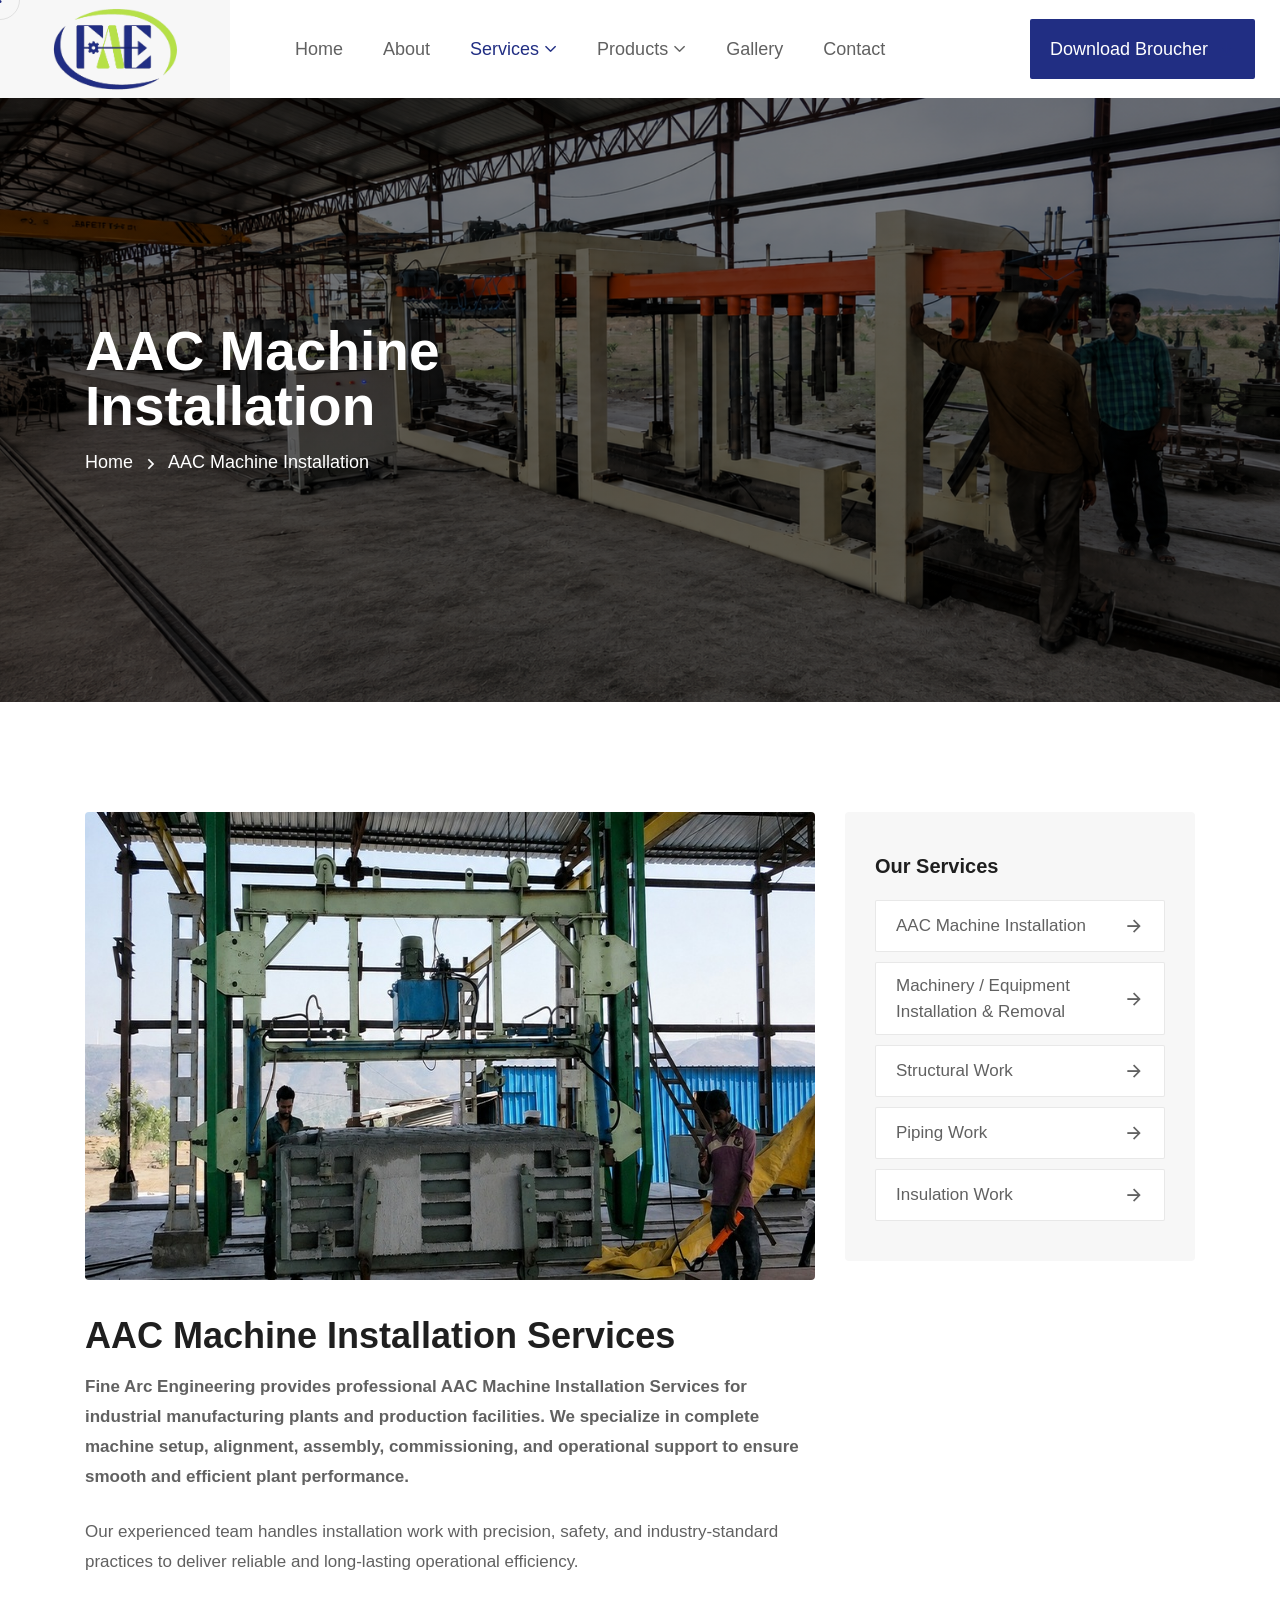
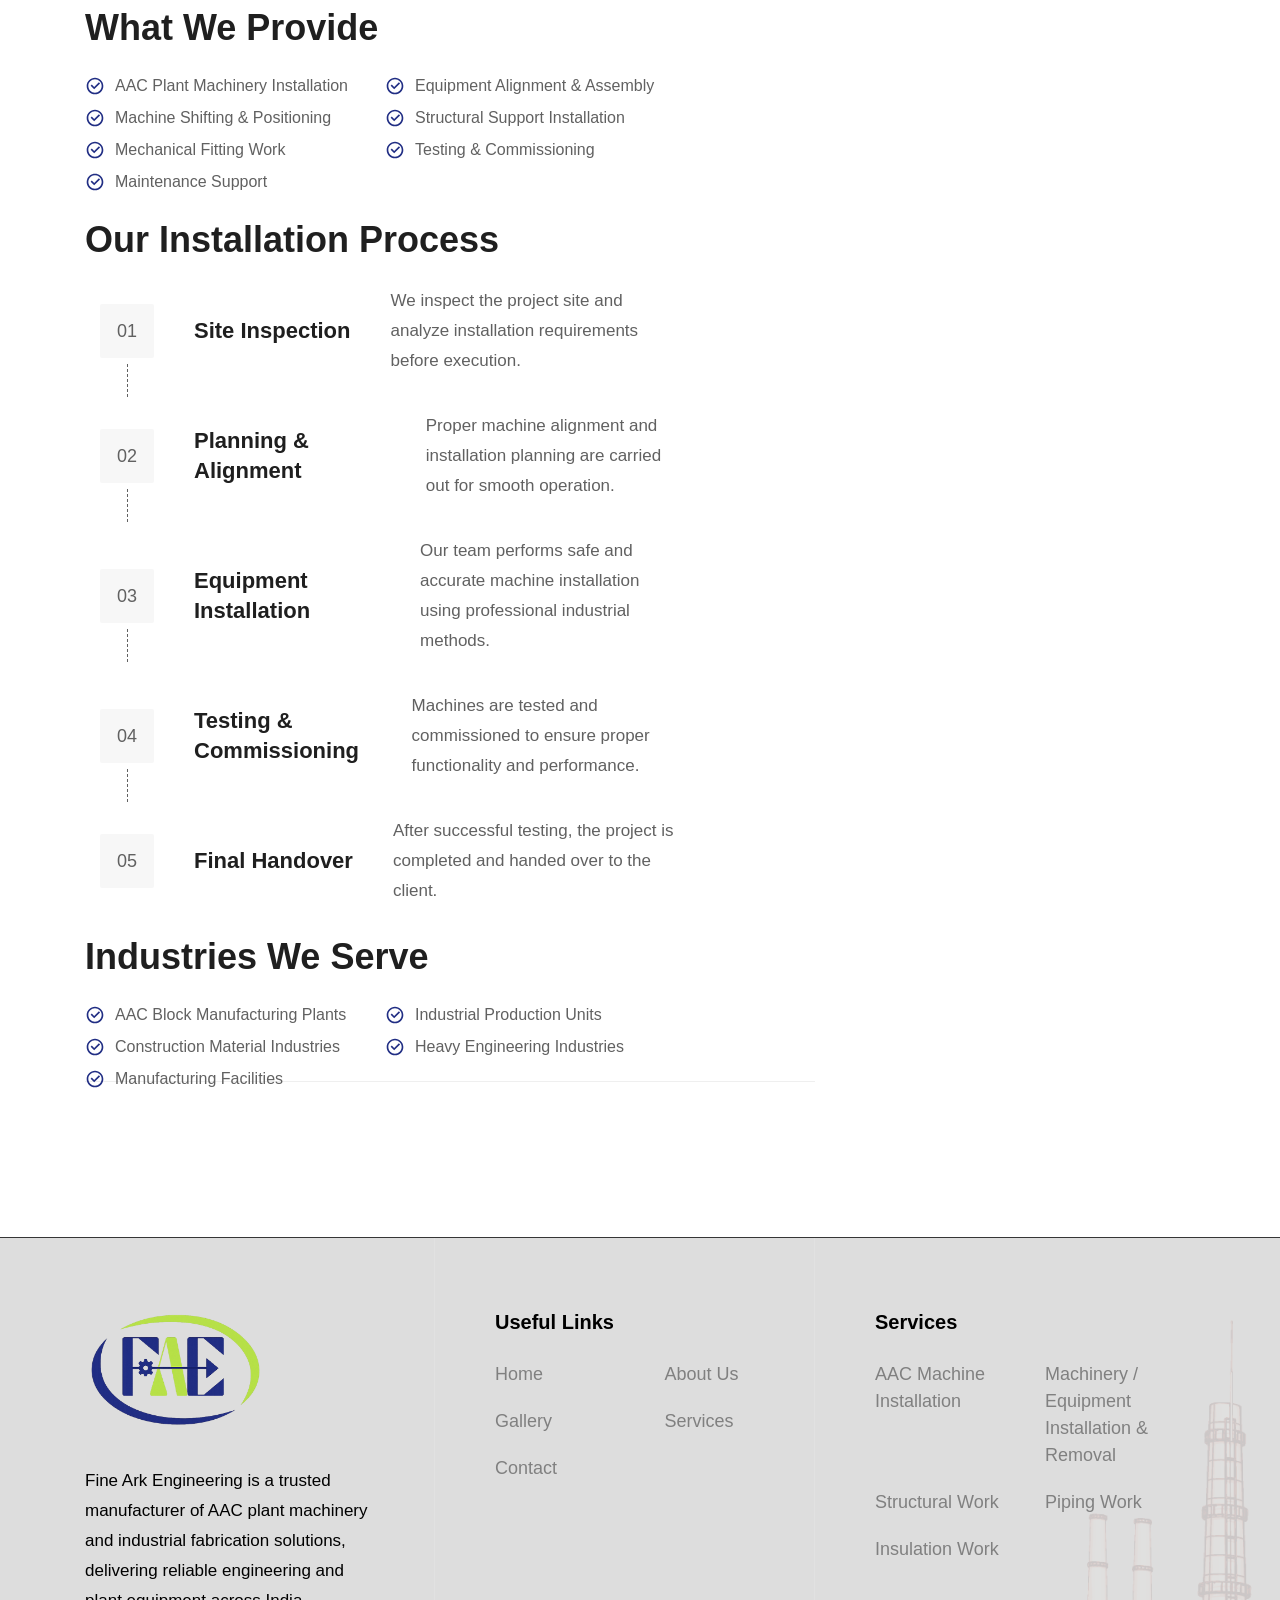
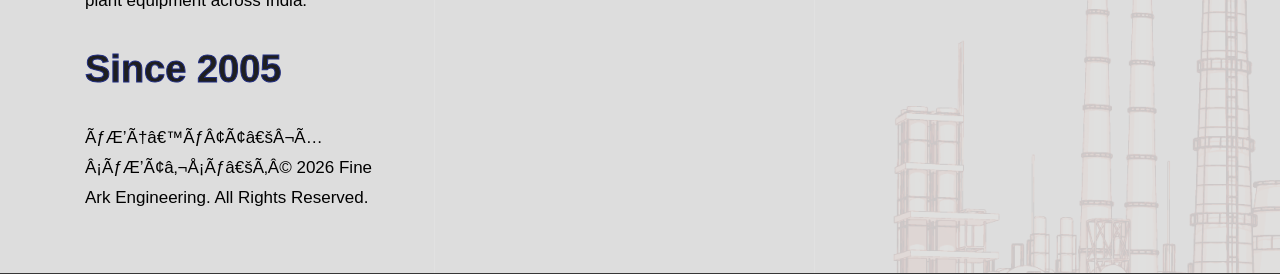
==== commit c549e02e: "Seo improvment" ====
--- a/aac-installation.html
+++ b/aac-installation.html
@@ -1,13 +1,26 @@
 <!doctype html>
-<html class="no-js" lang="zxx">
+<html class="no-js" lang="en-IN">
   <!-- Mirrored from industrie.rstheme.com/html/about-two.html by HTTrack Website Copier/3.x [XR&CO'2014], Wed, 11 Mar 2026 07:04:34 GMT -->
   <head>
     <meta charset="utf-8" />
     <meta http-equiv="x-ua-compatible" content="ie=edge" />
     <meta name="template-version" content="1.0.7" />
-    <title>AAC Machine Installation </title>
     
-    <meta name="description" content="" />
+    <link rel="canonical" href="https://finearkengineering.com/aac-installation.html" /><title>AAC Plant Installation Services in India - Fine Ark</title>
+    <meta name="description" content="Fine Ark Engineering provides AAC machinery and plant installation, including autoclaves, moulds, structural fabrication and piping. Enquire today." />
+    <meta property="og:title" content="AAC Plant Installation Services in India - Fine Ark" />
+    <meta property="og:description" content="Fine Ark Engineering provides AAC machinery and plant installation, including autoclaves, moulds, structural fabrication and piping. Enquire today." />
+    <meta property="og:type" content="website" />
+    <meta property="og:site_name" content="Fine Ark Engineering" />
+    <meta property="og:locale" content="en_IN" />
+    
+    <meta property="og:url" content="https://finearkengineering.com/aac-installation.html" />
+    <meta property="og:image" content="https://finearkengineering.com/assets/images/logo/FINE-ARC-LOGO.png" />
+    <meta property="og:image:alt" content="Fine Ark Engineering" /><meta name="twitter:card" content="summary" />
+    
+    <meta name="twitter:title" content="AAC Plant Installation Services in India - Fine Ark" />
+    <meta name="twitter:description" content="Fine Ark Engineering provides AAC machinery and plant installation, including autoclaves, moulds, structural fabrication and piping. Enquire today." />
+    <meta name="twitter:image" content="https://finearkengineering.com/assets/images/logo/FINE-ARC-LOGO.png" /><script type="application/ld+json">{"@context":"https://schema.org","@graph":[{"@type":"Organization","@id":"#organization","name":"Fine Ark Engineering","email":"finearceng@gmail.com","address":{"@type":"PostalAddress","streetAddress":"M-86/2, MIDC","addressLocality":"Ahmednagar","addressRegion":"Maharashtra","postalCode":"414111","addressCountry":"IN"}},{"@type":"WebPage","name":"AAC Plant Installation Services in India - Fine Ark","description":"Fine Ark Engineering provides AAC machinery and plant installation, including autoclaves, moulds, structural fabrication and piping. Enquire today.","mainEntity":{"@type":"Service","name":"AAC Plant Installation","provider":{"@id":"#organization"}}}]}</script>
     <meta name="viewport" content="width=device-width, initial-scale=1" />
     <!-- Place favicon.ico in the root directory -->
     <link
@@ -51,17 +64,17 @@
                     ><img
                       src="assets/images/logo/FINE-ARC-LOGO.png"
                       height="90px"
-                      alt="logo"
+                      alt="Fine Ark Engineering logo"
                   /></a>
                 </div>
               </div>
             </div>
             <div class="rs-header-menu">
               <!-- <div class="rs-theme-social has-transparent has-orange">
-                <a href="#"><i class="ri-twitter-x-line"></i></a>
-                <a href="#"><i class="ri-facebook-fill"></i></a>
-                <a href="#"><i class="ri-linkedin-fill"></i></a>
-                <a href="#"><i class="ri-instagram-line"></i></a>
+                <a ><i class="ri-twitter-x-line"></i></a>
+                <a ><i class="ri-facebook-fill"></i></a>
+                <a ><i class="ri-linkedin-fill"></i></a>
+                <a ><i class="ri-instagram-line"></i></a>
               </div> -->
               <nav id="mobile-menu" class="main-menu">
                 <ul class="multipage-menu">
@@ -103,37 +116,37 @@
                       <li class="has-arrow">
                         <a href="javascript:void(0)">AAC Machine</a>
                         <ul class="submenu">
-                          <li><a href="#">Autoclave</a></li>
-                          <li><a href="#">HVCM</a></li>
-                          <li><a href="#">Mould</a></li>
-                          <li><a href="#">Base Plate / Trolly</a></li>
-                          <li><a href="#">Batching Unit</a></li>
-                          <li><a href="#">D-Moulding Machine</a></li>
-                          <li><a href="#">Storage</a></li>
-                          <li><a href="#">AAC Consultancy</a></li>
+                          <li><a >Autoclave</a></li>
+                          <li><a >HVCM</a></li>
+                          <li><a >Mould</a></li>
+                          <!-- <li><a >Base Plate / Trolly</a></li> -->
+                          <li><a >Batching Unit</a></li>
+                          <li><a >D-Moulding Machine</a></li>
+                          <li><a >Storage</a></li>
+                          <li><a >AAC Consultancy</a></li>
                         </ul>
                       </li>
                         <li class="has-arrow">
                         <a href="javascript:void(0)">Pharma & Chemical Plant</a>
                         <ul class="submenu">
-                          <li><a href="#">Reactor</a></li>
-                          <li><a href="#">Distillation & Column</a></li>
-                          <li><a href="#">Condenser</a></li>
-                          <li><a href="#">Heat Exchange</a></li>
-                          <li><a href="#">Storage Tank</a></li>
+                          <li><a >Reactor</a></li>
+                          <!-- <li><a >Distillation & Column</a></li> -->
+                          <li><a >Condenser</a></li>
+                          <li><a >Heat Exchange</a></li>
+                          <li><a >Storage Tank</a></li>
                         </ul>
                       </li>
                        <li class="has-arrow">
                         <a href="javascript:void(0)">Sugar Plant</a>
                         <ul class="submenu">
-                          <li><a href="#">Boiling House Equipment</a></li>
-                          <li><a href="#">Structure</a></li>
-                          <li><a href="#">Piping Work</a></li>
-                          <li><a href="#">Juice & Molasses Storage Tank</a></li>
-                          <li><a href="#">Vacuum Pans</a></li>
-                          <li><a href="#">Evaporators </a></li>
-                          <li><a href="#">Juice Heater</a></li>
-                          <li><a href="#">Crystallizers </a></li>
+                          <li><a >Boiling House Equipment</a></li>
+                          <li><a >Structure</a></li>
+                          <li><a >Piping Work</a></li>
+                          <li><a >Juice & Molasses Storage Tank</a></li>
+                          <li><a >Vacuum Pans</a></li>
+                          <!-- <li><a >Evaporators </a></li> -->
+                          <!-- <li><a >Juice Heater</a></li> -->
+                          <li><a >Crystallizers </a></li>
                         </ul>
                       </li>
                     </ul>
@@ -227,7 +240,7 @@
                   <a href="index.html"
                     ><img
                       src="assets/images/logo/FINE-ARC-LOGO.png"
-                      alt="logo"
+                      alt="Fine Ark Engineering logo"
                       height="90px"
                   /></a>
                 </div>
@@ -273,37 +286,37 @@
                       <li class="has-arrow">
                         <a href="javascript:void(0)">AAC Machine</a>
                         <ul class="submenu">
-                          <li><a href="#">Autoclave</a></li>
-                          <li><a href="#">HVCM</a></li>
-                          <li><a href="#">Mould</a></li>
-                          <li><a href="#">Base Plate / Trolly</a></li>
-                          <li><a href="#">Batching Unit</a></li>
-                          <li><a href="#">D-Moulding Machine</a></li>
-                          <li><a href="#">Storage</a></li>
-                          <li><a href="#">AAC Consultancy</a></li>
+                          <li><a >Autoclave</a></li>
+                          <li><a >HVCM</a></li>
+                          <li><a >Mould</a></li>
+                          <!-- <li><a >Base Plate / Trolly</a></li> -->
+                          <li><a >Batching Unit</a></li>
+                          <li><a >D-Moulding Machine</a></li>
+                          <li><a >Storage</a></li>
+                          <li><a >AAC Consultancy</a></li>
                         </ul>
                       </li>
                         <li class="has-arrow">
                         <a href="javascript:void(0)">Pharma & Chemical Plant</a>
                         <ul class="submenu">
-                          <li><a href="#">Reactor</a></li>
-                          <li><a href="#">Distillation & Column</a></li>
-                          <li><a href="#">Condenser</a></li>
-                          <li><a href="#">Heat Exchange</a></li>
-                          <li><a href="#">Storage Tank</a></li>
+                          <li><a >Reactor</a></li>
+                          <!-- <li><a >Distillation & Column</a></li> -->
+                          <li><a >Condenser</a></li>
+                          <li><a >Heat Exchange</a></li>
+                          <li><a >Storage Tank</a></li>
                         </ul>
                       </li>
                        <li class="has-arrow">
                         <a href="javascript:void(0)">Sugar Plant</a>
                         <ul class="submenu">
-                          <li><a href="#">Boiling House Equipment</a></li>
-                          <li><a href="#">Structure</a></li>
-                          <li><a href="#">Piping Work</a></li>
-                          <li><a href="#">Juice & Molasses Storage Tank</a></li>
-                          <li><a href="#">Vacuum Pans</a></li>
-                          <li><a href="#">Evaporators </a></li>
-                          <li><a href="#">Juice Heater</a></li>
-                          <li><a href="#">Crystallizers </a></li>
+                          <li><a >Boiling House Equipment</a></li>
+                          <li><a >Structure</a></li>
+                          <li><a >Piping Work</a></li>
+                          <li><a >Juice & Molasses Storage Tank</a></li>
+                          <li><a >Vacuum Pans</a></li>
+                          <!-- <li><a >Evaporators </a></li> -->
+                          <!-- <li><a >Juice Heater</a></li> -->
+                          <li><a >Crystallizers </a></li>
                         </ul>
                       </li>
                     </ul>
@@ -411,7 +424,7 @@
                 <a class="logo-black" href="index.html"
                   ><img
                     src="assets/images/logo/FINE-ARC-LOGO.png"
-                    alt="logo"
+                    alt="Fine Ark Engineering logo"
                     height="100px"
                 /></a>
               </div>
@@ -442,7 +455,7 @@
                   >
                     <img
                       src="assets/images/gallery/gallery-thumb-01.png"
-                      alt="image"
+                      alt="Industrial project gallery photo"
                     />
                   </a>
                 </div>
@@ -453,7 +466,7 @@
                   >
                     <img
                       src="assets/images/gallery/gallery-thumb-02.png"
-                      alt="image"
+                      alt="Industrial project gallery photo"
                     />
                   </a>
                 </div>
@@ -464,7 +477,7 @@
                   >
                     <img
                       src="assets/images/gallery/gallery-thumb-03.png"
-                      alt="image"
+                      alt="Industrial project gallery photo"
                     />
                   </a>
                 </div>
@@ -475,7 +488,7 @@
                   >
                     <img
                       src="assets/images/gallery/gallery-thumb-04.png"
-                      alt="image"
+                      alt="Industrial project gallery photo"
                     />
                   </a>
                 </div>
@@ -486,7 +499,7 @@
                   >
                     <img
                       src="assets/images/gallery/gallery-thumb-05.png"
-                      alt="image"
+                      alt="Industrial project gallery photo"
                     />
                   </a>
                 </div>
@@ -497,7 +510,7 @@
                   >
                     <img
                       src="assets/images/gallery/gallery-thumb-01.png"
-                      alt="image"
+                      alt="Industrial project gallery photo"
                     />
                   </a>
                 </div>
@@ -531,8 +544,8 @@
                     </svg>
                   </div>
                   <div class="offcanvas-contact-text">
-                    <a href="#">
-                      M86/2, MIDC, Ahmednagar – 414111,<br />
+                    <a >
+                      M86/2, MIDC, Ahmednagar ÃƒÆ’Ã†â€™Ãƒâ€šÃ‚Â¢ÃƒÆ’Ã‚Â¢ÃƒÂ¢Ã¢â€šÂ¬Ã…Â¡Ãƒâ€šÃ‚Â¬ÃƒÆ’Ã‚Â¢ÃƒÂ¢Ã¢â‚¬Å¡Ã‚Â¬Ãƒâ€¦Ã¢â‚¬Å“ 414111,<br />
                       Maharashtra, India
                     </a>
                   </div>
@@ -591,16 +604,16 @@
               <h4 class="offcanvas-title-meta">Subscribe & Follow</h4>
               <ul>
                 <li>
-                  <a href="#"><i class="fab fa-facebook-f"></i></a>
+                  <a ><i class="fab fa-facebook-f"></i></a>
                 </li>
                 <li>
-                  <a href="#"><i class="fab fa-twitter"></i></a>
+                  <a ><i class="fab fa-twitter"></i></a>
                 </li>
                 <li>
-                  <a href="#"><i class="fab fa-youtube"></i></a>
+                  <a ><i class="fab fa-youtube"></i></a>
                 </li>
                 <li>
-                  <a href="#"><i class="fab fa-linkedin"></i></a>
+                  <a ><i class="fab fa-linkedin"></i></a>
                 </li>
               </ul>
             </div>
@@ -647,12 +660,12 @@
                     <div class="col-xl-8 col-lg-8">
                         <div class="rs-services-details-wrapper">
                             <div class="rs-services-details-thumb">
-                                <img src="assets/images/services/details/aac-installation-details.png" alt="image">
+                                <img src="assets/images/services/details/aac-installation-details.png" alt="Workers installing an AAC plant moulding machine" width="898" height="468" loading="lazy" decoding="async">
                             </div>
-                            <h3 class="rs-services-details-title">AAC Machine Installation Services</h3>
+                            <h2 class="rs-services-details-title">AAC Machine Installation Services</h2>
                             <p class="mb-25 mt-15"><strong>Fine Arc Engineering provides professional AAC Machine Installation Services for industrial manufacturing plants and production facilities. We specialize in complete machine setup, alignment, assembly, commissioning, and operational support to ensure smooth and efficient plant performance.</strong></p>
                             <p>Our experienced team handles installation work with precision, safety, and industry-standard practices to deliver reliable and long-lasting operational efficiency.</p>
-                            <h3 class="rs-services-details-title mb-25 mt-15">What We Provide</h3>
+                            <h2 class="rs-services-details-title mb-25 mt-15">What We Provide</h2>
                             <!-- <p class="mt-20 mb-20">Demoralized voluptatum deleniti atque corrupti dolores quas molestias
                                 excepturi sint occaecati.</p> -->
 
@@ -734,7 +747,7 @@
                             </div> -->
                          
 
-                            <h3 class="rs-services-details-title mb-25 mt-15">Our Installation Process</h3>
+                            <h2 class="rs-services-details-title mb-25 mt-15">Our Installation Process</h2>
 <section class="rs-elements-work-process-area  rs-work-step-two has-theme-orange-two mb-30">
             <div class="container">
                
@@ -784,7 +797,7 @@
             </div>
         </section>                            
 
-           <h3 class="rs-services-details-title mt-15 mb-25">Industries We Serve</h3>
+           <h2 class="rs-services-details-title mt-15 mb-25">Industries We Serve</h2>
                             <div class="rs-services-details-feature-list mb-25">
                                 <div class="rs-list-item has-theme-orange">
                                     <ul>
@@ -891,7 +904,7 @@
               <div class="rs-footer-widget footer-1-col-1">
                 <div class="rs-footer-widget-logo">
                   <a href="index.html"
-                    ><img src="assets/images/logo/FINE-ARC-LOGO.png" alt="logo"
+                    ><img src="assets/images/logo/FINE-ARC-LOGO.png" alt="Fine Ark Engineering logo"
                   /></a>
                 </div>
                 <div class="rs-footer-widget-content">
@@ -905,7 +918,7 @@
                   </div>
                   <div class="rs-footer-copyright underline">
                     <p>
-                      © <span id="year"></span> Fine Ark Engineering. All Rights
+                      ÃƒÆ’Ã†â€™ÃƒÂ¢Ã¢â€šÂ¬Ã…Â¡ÃƒÆ’Ã¢â‚¬Å¡Ãƒâ€šÃ‚Â© <span id="year"></span> Fine Ark Engineering. All Rights
                       Reserved.
                     </p>
                   </div>
@@ -921,14 +934,14 @@
                       <li><a href="index.html">Home</a></li>
                       <li><a href="about.html">About Us</a></li>
                       <li><a href="gallery.html">Gallery</a></li>
-                      <!-- <li><a href="#">Careers</a></li> -->
-                      <!-- <li><a href="#">Blog</a></li> -->
-                      <!-- <li><a href="#">Privacy Policy</a></li> -->
+                      <!-- <li><a >Careers</a></li> -->
+                      <!-- <li><a >Blog</a></li> -->
+                      <!-- <li><a >Privacy Policy</a></li> -->
                       <li><a href="services.html">Services</a></li>
-                      <!-- <li><a href="#">Pricing</a></li> -->
-                      <!-- <li><a href="#">Team</a></li> -->
+                      <!-- <li><a >Pricing</a></li> -->
+                      <!-- <li><a >Team</a></li> -->
                       <li><a href="contact.html">Contact</a></li>
-                      <!-- <li><a href="#">Terms of use</a></li> -->
+                      <!-- <li><a >Terms of use</a></li> -->
                     </ul>
                   </div>
                 </div>
